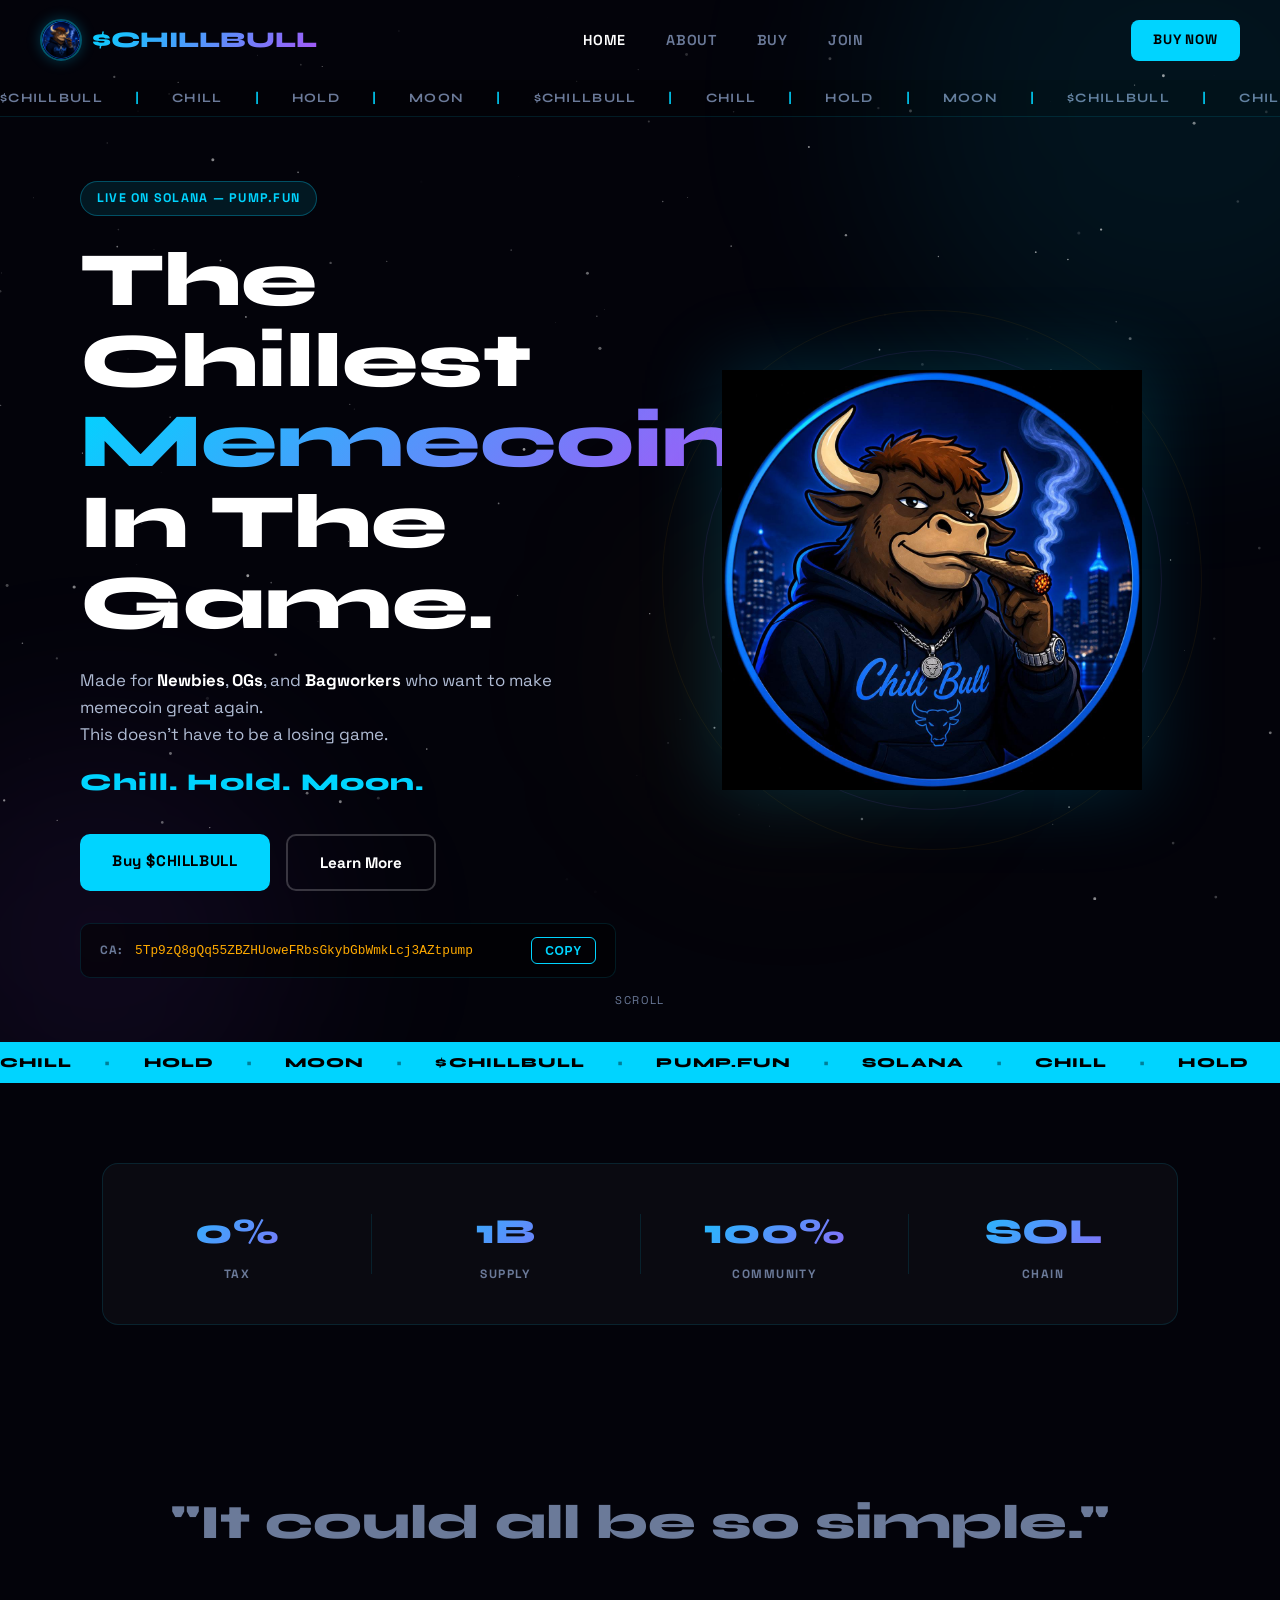
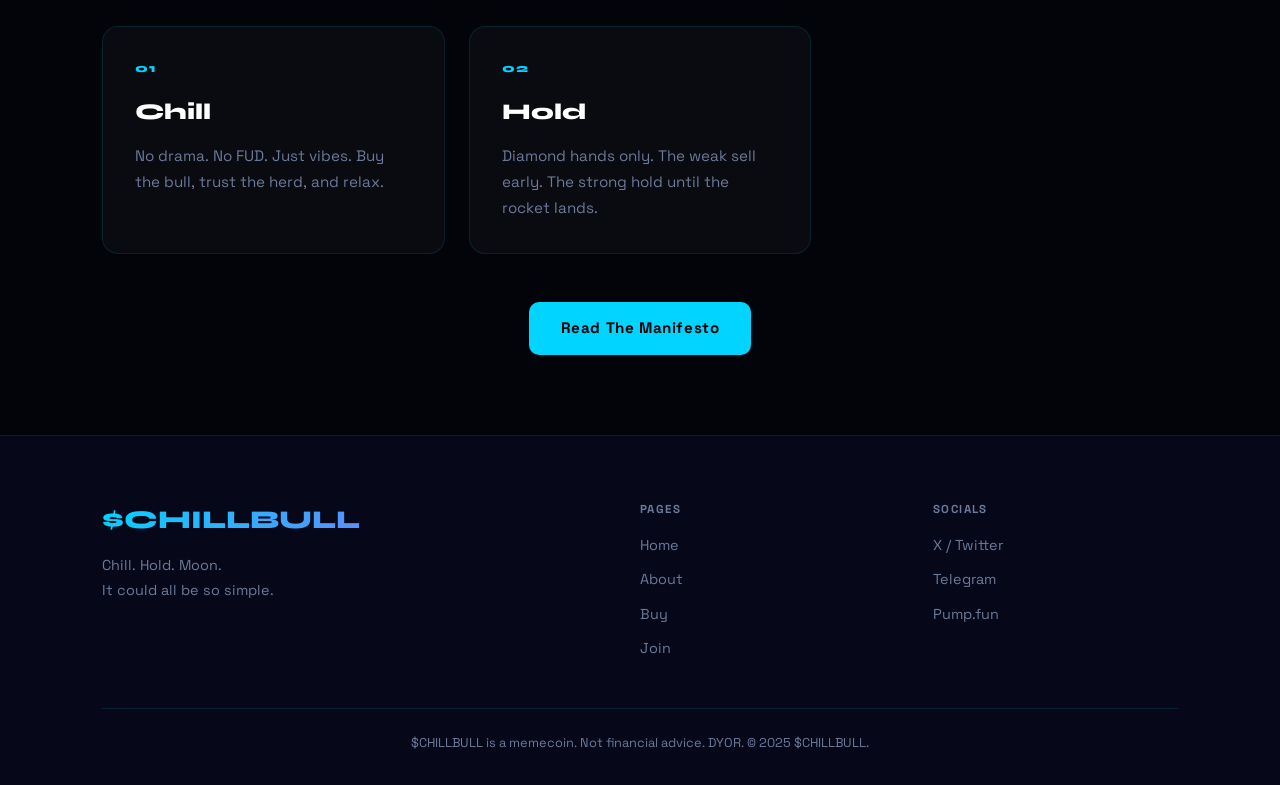
==== index.html @ 6f4bd51e "OK" ====
<!DOCTYPE html>
<html lang="en">
<head>
  <meta charset="UTF-8"/>
  <meta name="viewport" content="width=device-width, initial-scale=1.0"/>
  <title>$CHILLBULL — Chill. Hold. Moon.</title>
  <meta name="description" content="$CHILLBULL — Made for Newbies, OGs, and Bagworkers. This doesn't have to be a losing game."/>
  <link rel="preconnect" href="https://fonts.googleapis.com"/>
  <link rel="preconnect" href="https://fonts.gstatic.com" crossorigin/>
  <link href="https://fonts.googleapis.com/css2?family=Syne:wght@700;800&family=Space+Grotesk:wght@400;500;600;700&display=swap" rel="stylesheet"/>
  <link rel="stylesheet" href="style.css"/>
</head>
<body>

  <nav class="nav" id="nav">
    <a href="index.html" class="nav-logo">
      <img src="photo_2026-05-08_20-25-28.jpg" alt="ChillBull Logo" class="nav-logo-img"/>
      <span>$CHILLBULL</span>
    </a>
    <ul class="nav-links">
      <li><a href="index.html" class="nav-link active">Home</a></li>
      <li><a href="about.html" class="nav-link">About</a></li>
      <li><a href="buy.html" class="nav-link">Buy</a></li>
      <li><a href="join.html" class="nav-link">Join</a></li>
    </ul>
    <a href="buy.html" class="nav-cta">BUY NOW</a>
    <button class="hamburger" id="hamburger"><span></span><span></span><span></span></button>
  </nav>
  <div class="mobile-menu" id="mobile-menu">
    <a href="index.html">Home</a>
    <a href="about.html">About</a>
    <a href="buy.html">Buy</a>
    <a href="join.html">Join</a>
    <a href="buy.html" class="mob-cta">BUY $CHILLBULL</a>
  </div>

  <section class="hero">
    <div class="orb orb-1"></div>
    <div class="orb orb-2"></div>
    <div class="orb orb-3"></div>
    <canvas id="stars-canvas"></canvas>

    <div class="ticker">
      <div class="ticker-track">
        <span>$CHILLBULL</span><span class="sep">|</span><span>CHILL</span><span class="sep">|</span><span>HOLD</span><span class="sep">|</span><span>MOON</span><span class="sep">|</span>
        <span>$CHILLBULL</span><span class="sep">|</span><span>CHILL</span><span class="sep">|</span><span>HOLD</span><span class="sep">|</span><span>MOON</span><span class="sep">|</span>
        <span>$CHILLBULL</span><span class="sep">|</span><span>CHILL</span><span class="sep">|</span><span>HOLD</span><span class="sep">|</span><span>MOON</span><span class="sep">|</span>
      </div>
    </div>

    <div class="hero-inner">
      <div class="hero-text fade-up">
        <div class="badge">LIVE ON SOLANA — PUMP.FUN</div>
        <h1>The Chillest<br/><span class="grad">Memecoin</span><br/>In The Game.</h1>
        <p class="hero-desc">Made for <strong>Newbies</strong>, <strong>OGs</strong>, and <strong>Bagworkers</strong> who want to make memecoin great again.<br/>This doesn't have to be a losing game.</p>
        <p class="mantra">Chill. Hold. Moon.</p>
        <div class="hero-btns">
          <a href="buy.html" class="btn-primary">Buy $CHILLBULL</a>
          <a href="about.html" class="btn-ghost">Learn More</a>
        </div>
        <div class="ca-bar">
          <span class="ca-tag">CA:</span>
          <span class="ca-addr" id="ca">5Tp9zQ8gQq55ZBZHUoweFRbsGkybGbWmkLcj3AZtpump</span>
          <button class="ca-copy" id="copybtn">COPY</button>
        </div>
      </div>
      <div class="hero-img fade-right">
        <div class="rings">
          <div class="ring r1"></div>
          <div class="ring r2"></div>
          <div class="ring r3"></div>
        </div>
        <img src="photo_2026-05-08_20-25-28.jpg" alt="ChillBull" class="mascot"/>
      </div>
    </div>
    <div class="scroll-down">SCROLL</div>
  </section>

  <div class="marquee-bar">
    <div class="marquee-inner">
      <span>CHILL</span><b>•</b><span>HOLD</span><b>•</b><span>MOON</span><b>•</b>
      <span>$CHILLBULL</span><b>•</b><span>PUMP.FUN</span><b>•</b><span>SOLANA</span><b>•</b>
      <span>CHILL</span><b>•</b><span>HOLD</span><b>•</b><span>MOON</span><b>•</b>
      <span>$CHILLBULL</span><b>•</b><span>PUMP.FUN</span><b>•</b><span>SOLANA</span><b>•</b>
      <span>CHILL</span><b>•</b><span>HOLD</span><b>•</b><span>MOON</span><b>•</b>
      <span>$CHILLBULL</span><b>•</b><span>PUMP.FUN</span><b>•</b><span>SOLANA</span><b>•</b>
    </div>
  </div>

  <section class="stats-section">
    <div class="container">
      <div class="stats-grid">
        <div class="stat fade-up"><div class="stat-val">0%</div><div class="stat-lbl">TAX</div></div>
        <div class="stat-div"></div>
        <div class="stat fade-up"><div class="stat-val">1B</div><div class="stat-lbl">SUPPLY</div></div>
        <div class="stat-div"></div>
        <div class="stat fade-up"><div class="stat-val">100%</div><div class="stat-lbl">COMMUNITY</div></div>
        <div class="stat-div"></div>
        <div class="stat fade-up"><div class="stat-val">SOL</div><div class="stat-lbl">CHAIN</div></div>
      </div>
    </div>
  </section>

  <section class="simple-section">
    <div class="container">
      <p class="simple-quote fade-up">"It could all be so simple."</p>
      <div class="simple-cards">
        <div class="sim-card fade-up">
          <div class="sim-num">01</div>
          <h3>Chill</h3>
          <p>No drama. No FUD. Just vibes. Buy the bull, trust the herd, and relax.</p>
        </div>
        <div class="sim-card fade-up">
          <div class="sim-num">02</div>
          <h3>Hold</h3>
          <p>Diamond hands only. The weak sell early. The strong hold until the rocket lands.</p>
        </div>
        <div class="sim-card fade-up">
          <div class="sim-num">03</div>
          <h3>Moon</h3>
          <p>The destination. Not a question of if — a question of when. We go up together.</p>
        </div>
      </div>
      <div class="simple-cta fade-up">
        <a href="about.html" class="btn-primary">Read The Manifesto</a>
      </div>
    </div>
  </section>

  <footer class="footer">
    <div class="container">
      <div class="footer-top">
        <div class="footer-brand">
          <div class="f-logo">$CHILLBULL</div>
          <p>Chill. Hold. Moon.<br/>It could all be so simple.</p>
        </div>
        <div class="footer-nav">
          <p class="fn-label">Pages</p>
          <a href="index.html">Home</a>
          <a href="about.html">About</a>
          <a href="buy.html">Buy</a>
          <a href="join.html">Join</a>
        </div>
        <div class="footer-nav">
          <p class="fn-label">Socials</p>
          <a href="https://x.com/ChillBullPump" target="_blank">X / Twitter</a>
          <a href="https://t.me/+vTVVRfPf1Uo3ZjIx" target="_blank">Telegram</a>
          <a href="https://pump.fun" target="_blank">Pump.fun</a>
        </div>
      </div>
      <div class="footer-bottom">
        <p>$CHILLBULL is a memecoin. Not financial advice. DYOR. &copy; 2025 $CHILLBULL.</p>
      </div>
    </div>
  </footer>

  <script src="script.js"></script>
</body>
</html>
---- style.css ----
/* ===== RESET & BASE ===== */
*,*::before,*::after{margin:0;padding:0;box-sizing:border-box}
:root{
  --bg:#03030a;
  --bg2:#07071a;
  --blue:#00d4ff;
  --blue-dim:rgba(0,212,255,0.15);
  --gold:#ffaa00;
  --white:#ffffff;
  --muted:#6b7a99;
  --card-bg:rgba(255,255,255,0.03);
  --card-border:rgba(0,212,255,0.12);
  --radius:16px;
}
html{scroll-behavior:smooth}
body{background:var(--bg);color:var(--white);font-family:'Space Grotesk',sans-serif;overflow-x:hidden;line-height:1.6}
img{max-width:100%;display:block}
a{text-decoration:none;color:inherit}
.container{max-width:1140px;margin:0 auto;padding:0 2rem}
.narrow{max-width:780px}
.grad{background:linear-gradient(135deg,var(--blue) 0%,#a855f7 100%);-webkit-background-clip:text;-webkit-text-fill-color:transparent;background-clip:text}

/* ===== NAV ===== */
.nav{position:fixed;top:0;left:0;width:100%;z-index:1000;padding:1.2rem 2.5rem;display:flex;align-items:center;justify-content:space-between;transition:background .3s,backdrop-filter .3s}
.nav.scrolled{background:rgba(3,3,10,0.85);backdrop-filter:blur(20px);border-bottom:1px solid var(--card-border)}
.nav-logo{display:flex;align-items:center;gap:.6rem;font-family:'Syne',sans-serif;font-size:1.4rem;font-weight:800}
.nav-logo span{background:linear-gradient(135deg,var(--blue),#a855f7);-webkit-background-clip:text;-webkit-text-fill-color:transparent;background-clip:text}
.nav-logo-img{width:42px;height:42px;border-radius:50%;object-fit:cover;object-position:center top;border:2px solid rgba(0,212,255,0.4);box-shadow:0 0 14px rgba(0,212,255,0.25);transition:box-shadow .3s,transform .3s}
.nav-logo:hover .nav-logo-img{box-shadow:0 0 24px rgba(0,212,255,0.55);transform:scale(1.08)}
.nav-links{display:flex;gap:2.5rem;list-style:none}
.nav-link{font-size:.9rem;font-weight:600;letter-spacing:.05em;text-transform:uppercase;color:var(--muted);transition:color .3s}
.nav-link:hover,.nav-link.active{color:var(--white)}
.nav-cta{background:var(--blue);color:#000;padding:.6rem 1.4rem;border-radius:8px;font-weight:700;font-size:.85rem;letter-spacing:.06em;transition:box-shadow .3s,transform .2s}
.nav-cta:hover{box-shadow:0 0 25px var(--blue);transform:translateY(-2px)}
.hamburger{display:none;flex-direction:column;gap:5px;background:none;border:none;cursor:pointer;padding:4px}
.hamburger span{display:block;width:24px;height:2px;background:var(--white);border-radius:2px;transition:.3s}
.hamburger.open span:nth-child(1){transform:translateY(7px) rotate(45deg)}
.hamburger.open span:nth-child(2){opacity:0}
.hamburger.open span:nth-child(3){transform:translateY(-7px) rotate(-45deg)}
.mobile-menu{display:none;flex-direction:column;gap:1rem;position:fixed;top:70px;left:0;width:100%;background:rgba(3,3,10,.97);backdrop-filter:blur(20px);padding:2rem;z-index:999;border-bottom:1px solid var(--card-border)}
.mobile-menu.open{display:flex}
.mobile-menu a{font-size:1.1rem;font-weight:600;color:var(--muted);letter-spacing:.05em}
.mobile-menu a:hover{color:var(--white)}
.mob-cta{background:var(--blue)!important;color:#000!important;text-align:center;padding:.9rem;border-radius:10px}

/* ===== HERO ===== */
.hero{min-height:100vh;position:relative;display:flex;flex-direction:column;justify-content:center;overflow:hidden;padding-top:80px}
.orb{position:absolute;border-radius:50%;filter:blur(100px);pointer-events:none}
.orb-1{width:600px;height:600px;background:rgba(0,212,255,.08);top:-200px;right:-200px;animation:orbFloat 8s ease-in-out infinite}
.orb-2{width:400px;height:400px;background:rgba(168,85,247,.08);bottom:-100px;left:-100px;animation:orbFloat 10s ease-in-out infinite reverse}
.orb-3{width:300px;height:300px;background:rgba(255,170,0,.05);top:50%;left:50%;animation:orbFloat 12s ease-in-out infinite}
@keyframes orbFloat{0%,100%{transform:translate(0,0)}50%{transform:translate(30px,-30px)}}
canvas#stars-canvas{position:absolute;inset:0;pointer-events:none;opacity:.6}
.ticker{width:100%;overflow:hidden;border-bottom:1px solid var(--card-border);padding:.5rem 0;background:rgba(0,0,0,.3)}
.ticker-track{display:flex;gap:2rem;white-space:nowrap;animation:tickerMove 20s linear infinite;font-family:'Syne',sans-serif;font-size:.8rem;font-weight:700;letter-spacing:.1em;color:var(--muted)}
.ticker-track .sep{color:var(--blue)}
@keyframes tickerMove{0%{transform:translateX(0)}100%{transform:translateX(-50%)}}
.hero-inner{display:flex;align-items:center;justify-content:space-between;gap:3rem;padding:4rem 2.5rem;max-width:1200px;margin:0 auto;width:100%}
.hero-text{flex:1;min-width:280px}
.badge{display:inline-block;background:rgba(0,212,255,.1);border:1px solid rgba(0,212,255,.3);color:var(--blue);padding:.4rem 1rem;border-radius:100px;font-size:.78rem;font-weight:700;letter-spacing:.1em;margin-bottom:1.5rem;text-transform:uppercase}
h1{font-family:'Syne',sans-serif;font-size:clamp(2.8rem,6vw,5rem);font-weight:800;line-height:1.05;margin-bottom:1.5rem}
.hero-desc{font-size:1.05rem;color:#b0bcd4;margin-bottom:1rem;max-width:520px}
.hero-desc strong{color:var(--white)}
.mantra{font-family:'Syne',sans-serif;font-size:1.5rem;font-weight:800;color:var(--blue);letter-spacing:.05em;margin-bottom:2rem}
.hero-btns{display:flex;gap:1rem;flex-wrap:wrap;margin-bottom:2rem}
.btn-primary{background:var(--blue);color:#000;padding:.9rem 2rem;border-radius:10px;font-weight:700;font-size:.95rem;letter-spacing:.04em;transition:box-shadow .3s,transform .2s;display:inline-block}
.btn-primary:hover{box-shadow:0 0 30px rgba(0,212,255,.5);transform:translateY(-3px)}
.btn-ghost{border:2px solid rgba(255,255,255,.2);color:var(--white);padding:.9rem 2rem;border-radius:10px;font-weight:700;font-size:.95rem;transition:border-color .3s,transform .2s;display:inline-block}
.btn-ghost:hover{border-color:var(--white);transform:translateY(-3px)}
.btn-xl{padding:1.1rem 2.5rem;font-size:1.05rem}
.btn-primary-sm{background:var(--blue);color:#000;padding:.5rem 1.2rem;border-radius:8px;font-weight:700;font-size:.85rem;display:inline-block;transition:box-shadow .3s,transform .2s}
.btn-primary-sm:hover{box-shadow:0 0 20px rgba(0,212,255,.5);transform:translateY(-2px)}
.ca-bar{display:flex;align-items:center;gap:.75rem;background:rgba(0,0,0,.5);border:1px solid var(--card-border);padding:.8rem 1.2rem;border-radius:10px;flex-wrap:wrap}
.ca-tag{font-size:.75rem;font-weight:700;color:var(--muted);letter-spacing:.08em;white-space:nowrap}
.ca-addr{font-family:monospace;font-size:.8rem;color:var(--gold);word-break:break-all;flex:1}
.ca-copy{background:transparent;border:1px solid var(--blue);color:var(--blue);padding:.35rem .8rem;border-radius:6px;cursor:pointer;font-size:.75rem;font-weight:700;letter-spacing:.06em;transition:.3s;white-space:nowrap}
.ca-copy:hover{background:var(--blue);color:#000}
.ca-copy.copied{background:var(--blue);color:#000}
.hero-img{flex:1;min-width:280px;position:relative;display:flex;justify-content:center;align-items:center}
.rings{position:absolute;inset:0;display:flex;justify-content:center;align-items:center}
.ring{position:absolute;border-radius:50%;border:1px solid var(--blue-dim)}
.r1{width:380px;height:380px;animation:spin 20s linear infinite}
.r2{width:460px;height:460px;animation:spin 30s linear infinite reverse;border-color:rgba(168,85,247,.1)}
.r3{width:540px;height:540px;animation:spin 40s linear infinite;border-color:rgba(255,170,0,.06)}
@keyframes spin{from{transform:rotate(0deg)}to{transform:rotate(360deg)}}
.mascot{width:420px;max-width:100%;position:relative;z-index:2;animation:float 6s ease-in-out infinite;filter:drop-shadow(0 0 40px rgba(0,212,255,.2))}
@keyframes float{0%,100%{transform:translateY(0)}50%{transform:translateY(-18px)}}
.scroll-down{position:absolute;bottom:2rem;left:50%;transform:translateX(-50%);font-size:.7rem;letter-spacing:.15em;color:var(--muted);animation:scrollBob 2s ease-in-out infinite}
@keyframes scrollBob{0%,100%{opacity:.5;transform:translateX(-50%) translateY(0)}50%{opacity:1;transform:translateX(-50%) translateY(6px)}}

/* ===== MARQUEE BAR ===== */
.marquee-bar{overflow:hidden;background:var(--blue);padding:.6rem 0}
.marquee-inner{display:flex;gap:2rem;white-space:nowrap;animation:marquee 18s linear infinite;font-family:'Syne',sans-serif;font-size:.85rem;font-weight:800;color:#000;letter-spacing:.08em}
.marquee-inner b{opacity:.4}
@keyframes marquee{from{transform:translateX(0)}to{transform:translateX(-50%)}}

/* ===== STATS ===== */
.stats-section{padding:5rem 0}
.stats-grid{display:flex;align-items:center;justify-content:center;gap:0;background:var(--card-bg);border:1px solid var(--card-border);border-radius:var(--radius);overflow:hidden}
.stat{flex:1;text-align:center;padding:2.5rem 1rem}
.stat-val{font-family:'Syne',sans-serif;font-size:2.2rem;font-weight:800;background:linear-gradient(135deg,var(--blue),#a855f7);-webkit-background-clip:text;-webkit-text-fill-color:transparent;background-clip:text}
.stat-lbl{font-size:.75rem;font-weight:700;letter-spacing:.12em;color:var(--muted);text-transform:uppercase;margin-top:.3rem}
.stat-div{width:1px;height:60px;background:var(--card-border)}

/* ===== SIMPLE SECTION ===== */
.simple-section{padding:5rem 0}
.simple-quote{font-family:'Syne',sans-serif;font-size:clamp(1.8rem,4vw,3rem);font-weight:800;text-align:center;color:var(--muted);margin-bottom:4rem}
.simple-cards{display:grid;grid-template-columns:repeat(3,1fr);gap:1.5rem;margin-bottom:3rem}
.sim-card{background:var(--card-bg);border:1px solid var(--card-border);border-radius:var(--radius);padding:2rem;transition:transform .3s,border-color .3s,box-shadow .3s}
.sim-card:hover{transform:translateY(-6px);border-color:rgba(0,212,255,.4);box-shadow:0 20px 60px rgba(0,212,255,.08)}
.sim-num{font-family:'Syne',sans-serif;font-size:.75rem;font-weight:800;color:var(--blue);letter-spacing:.12em;margin-bottom:1rem}
.sim-card h3{font-family:'Syne',sans-serif;font-size:1.4rem;font-weight:800;margin-bottom:.8rem}
.sim-card p{color:var(--muted);font-size:.95rem;line-height:1.7}
.simple-cta{text-align:center}

/* ===== PAGE HERO ===== */
.page-hero{min-height:50vh;display:flex;align-items:center;justify-content:center;padding:8rem 2rem 4rem;position:relative;overflow:hidden;text-align:center}
.page-hero-inner{position:relative;z-index:2}
.page-hero h1{font-family:'Syne',sans-serif;font-size:clamp(2.5rem,6vw,4.5rem);font-weight:800;line-height:1.1;margin-bottom:1rem}
.page-hero-sub{font-size:1.1rem;color:var(--muted);max-width:550px;margin:0 auto}

/* ===== MANIFESTO ===== */
.manifesto-section{padding:4rem 0 6rem}
.manifesto-block{margin-bottom:3rem}
.manifesto-block h2{font-family:'Syne',sans-serif;font-size:1.8rem;font-weight:800;margin-bottom:1rem}
.manifesto-block p{color:#b0bcd4;font-size:1rem;margin-bottom:.8rem;line-height:1.8}
.manifesto-block p strong{color:var(--white)}
.manifesto-pull{font-family:'Syne',sans-serif;font-size:clamp(1.3rem,3vw,2rem);font-weight:800;color:var(--blue);border-left:3px solid var(--blue);padding:1rem 1.5rem;margin:2rem 0;background:rgba(0,212,255,.05);border-radius:0 10px 10px 0}
.three-words{display:grid;grid-template-columns:repeat(3,1fr);gap:1.5rem;margin:3rem 0}
.tw-item{background:var(--card-bg);border:1px solid var(--card-border);border-radius:var(--radius);padding:2rem;transition:transform .3s,border-color .3s}
.tw-item:hover{transform:translateY(-5px);border-color:rgba(0,212,255,.35)}
.tw-num{display:block;font-size:.72rem;font-weight:800;color:var(--muted);letter-spacing:.12em;margin-bottom:.5rem}
.tw-word{display:block;font-family:'Syne',sans-serif;font-size:2rem;font-weight:800;margin-bottom:.8rem}
.tw-item p{color:var(--muted);font-size:.9rem;line-height:1.7}
.about-img-block{position:relative;display:flex;justify-content:center;margin:3rem 0}
.about-mascot{width:320px;border-radius:20px;filter:drop-shadow(0 0 40px rgba(0,212,255,.2));animation:float 6s ease-in-out infinite}
.about-glow{position:absolute;top:50%;left:50%;transform:translate(-50%,-50%);width:300px;height:300px;background:radial-gradient(circle,rgba(0,212,255,.15),transparent 70%);pointer-events:none;filter:blur(30px)}
.manifesto-cta{display:flex;gap:1rem;justify-content:center;flex-wrap:wrap;margin-top:2rem}

/* ===== BUY PAGE ===== */
.buy-section{padding:4rem 0 6rem}
.steps-wrap{display:flex;flex-direction:column;gap:0;max-width:700px;margin:0 auto 4rem}
.step-card{background:var(--card-bg);border:1px solid var(--card-border);border-radius:var(--radius);padding:2rem 2.5rem;display:flex;gap:1.5rem;transition:border-color .3s,transform .3s}
.step-card:hover{border-color:rgba(0,212,255,.35);transform:translateX(6px)}
.step-badge{font-family:'Syne',sans-serif;font-size:2rem;font-weight:800;color:var(--blue);min-width:50px}
.step-body h3{font-family:'Syne',sans-serif;font-size:1.3rem;font-weight:800;margin-bottom:.6rem}
.step-body p{color:var(--muted);font-size:.95rem;line-height:1.7;margin-bottom:1rem}
.step-body p strong{color:var(--white)}
.step-links{display:flex;gap:1rem;flex-wrap:wrap}
.step-link{color:var(--blue);font-weight:700;font-size:.9rem;transition:opacity .2s}
.step-link:hover{opacity:.7}
.step-connector{text-align:center;font-size:1.8rem;color:var(--muted);padding:.5rem 0}
.ca-card{background:var(--card-bg);border:1px solid var(--card-border);border-radius:var(--radius);padding:2rem 2.5rem;max-width:700px;margin:0 auto 3rem;text-align:center}
.ca-card-label{font-size:.78rem;font-weight:700;letter-spacing:.1em;color:var(--muted);text-transform:uppercase;margin-bottom:1rem}
.ca-card-box{display:flex;align-items:center;gap:1rem;background:rgba(0,0,0,.5);border:1px solid rgba(255,255,255,.08);border-radius:10px;padding:1rem 1.2rem;margin-bottom:.8rem;flex-wrap:wrap;justify-content:space-between}
.ca-card-box code{font-family:monospace;color:var(--gold);font-size:.9rem;word-break:break-all;flex:1}
.ca-card-note{font-size:.8rem;color:var(--muted)}
.buy-cta-row{text-align:center;margin-bottom:4rem}
.toko-grid-buy{display:grid;grid-template-columns:repeat(4,1fr);gap:1rem;max-width:700px;margin:0 auto}
.toko-b{background:var(--card-bg);border:1px solid var(--card-border);border-radius:12px;padding:1.5rem;text-align:center}
.tv{display:block;font-family:'Syne',sans-serif;font-size:1.6rem;font-weight:800;color:var(--blue)}
.tl{display:block;font-size:.72rem;font-weight:700;letter-spacing:.1em;color:var(--muted);text-transform:uppercase;margin-top:.3rem}

/* ===== JOIN PAGE ===== */
.join-section{padding:4rem 0 6rem}
.join-cards{display:flex;flex-direction:column;gap:1.5rem;max-width:800px;margin:0 auto 5rem}
.join-card-big{display:flex;align-items:center;gap:1.5rem;background:var(--card-bg);border:1px solid var(--card-border);border-radius:var(--radius);padding:2rem 2.5rem;transition:transform .3s,border-color .3s,box-shadow .3s;cursor:pointer}
.join-card-big:hover{transform:translateX(8px);border-color:rgba(0,212,255,.4);box-shadow:0 10px 50px rgba(0,212,255,.07)}
.jcb-icon{width:56px;height:56px;border-radius:14px;background:rgba(0,212,255,.1);border:1px solid rgba(0,212,255,.2);display:flex;align-items:center;justify-content:center;flex-shrink:0}
.jcb-icon svg{width:26px;height:26px;color:var(--blue)}
.tg-icon{background:rgba(0,136,204,.1);border-color:rgba(0,136,204,.2)}
.tg-icon svg{color:#24a1de}
.pf-icon{background:rgba(255,170,0,.1);border-color:rgba(255,170,0,.2);font-family:'Syne',sans-serif;font-size:1.5rem;font-weight:800;color:var(--gold)}
.jcb-text{flex:1}
.jcb-text h2{font-family:'Syne',sans-serif;font-size:1.3rem;font-weight:800;margin-bottom:.4rem}
.jcb-text p{color:var(--muted);font-size:.9rem;line-height:1.6;margin-bottom:.5rem}
.jcb-handle{font-size:.82rem;color:var(--blue);font-weight:600}
.jcb-arrow{font-size:1.5rem;color:var(--muted);transition:transform .3s,color .3s}
.join-card-big:hover .jcb-arrow{transform:translateX(6px);color:var(--white)}
.join-manifesto{max-width:700px;margin:0 auto;text-align:center}
.join-manifesto h2{font-family:'Syne',sans-serif;font-size:2rem;font-weight:800;margin-bottom:1.5rem}
.join-manifesto p{color:#b0bcd4;font-size:1rem;line-height:1.8;margin-bottom:1rem}
.join-manifesto p strong{color:var(--white)}

/* ===== FOOTER ===== */
.footer{background:var(--bg2);border-top:1px solid var(--card-border);padding:4rem 0 2rem}
.footer-top{display:grid;grid-template-columns:2fr 1fr 1fr;gap:3rem;margin-bottom:3rem}
.footer-brand .f-logo{font-family:'Syne',sans-serif;font-size:1.6rem;font-weight:800;background:linear-gradient(135deg,var(--blue),#a855f7);-webkit-background-clip:text;-webkit-text-fill-color:transparent;background-clip:text;margin-bottom:.8rem}
.footer-brand p{color:var(--muted);font-size:.9rem;line-height:1.7}
.footer-nav{display:flex;flex-direction:column;gap:.7rem}
.fn-label{font-size:.72rem;font-weight:800;letter-spacing:.12em;color:var(--muted);text-transform:uppercase;margin-bottom:.3rem}
.footer-nav a{color:var(--muted);font-size:.9rem;transition:color .2s}
.footer-nav a:hover{color:var(--white)}
.footer-bottom{border-top:1px solid var(--card-border);padding-top:1.5rem;text-align:center;color:var(--muted);font-size:.8rem}

/* ===== ANIMATIONS ===== */
.fade-up{opacity:0;transform:translateY(30px);transition:opacity .7s ease,transform .7s ease}
.fade-right{opacity:0;transform:translateX(40px);transition:opacity .8s ease,transform .8s ease}
.fade-up.visible,.fade-right.visible{opacity:1;transform:translate(0,0)}

/* ===== RESPONSIVE ===== */
@media(max-width:900px){
  .hero-inner{flex-direction:column-reverse;padding:3rem 1.5rem;text-align:center}
  .hero-btns{justify-content:center}
  .ca-bar{justify-content:center}
  .simple-cards,.three-words{grid-template-columns:1fr}
  .stats-grid{flex-wrap:wrap}
  .stat{min-width:40%}
  .stat-div{display:none}
  .toko-grid-buy{grid-template-columns:repeat(2,1fr)}
  .footer-top{grid-template-columns:1fr;gap:2rem}
  .nav-links,.nav-cta{display:none}
  .hamburger{display:flex}
  .hero-img{display:none}
}
@media(max-width:600px){
  .page-hero{padding:7rem 1rem 3rem}
  .buy-section,.manifesto-section,.join-section{padding:3rem 0 4rem}
  .toko-grid-buy{grid-template-columns:1fr 1fr}
  .join-card-big{flex-direction:column;text-align:center}
  .step-card{flex-direction:column}
}
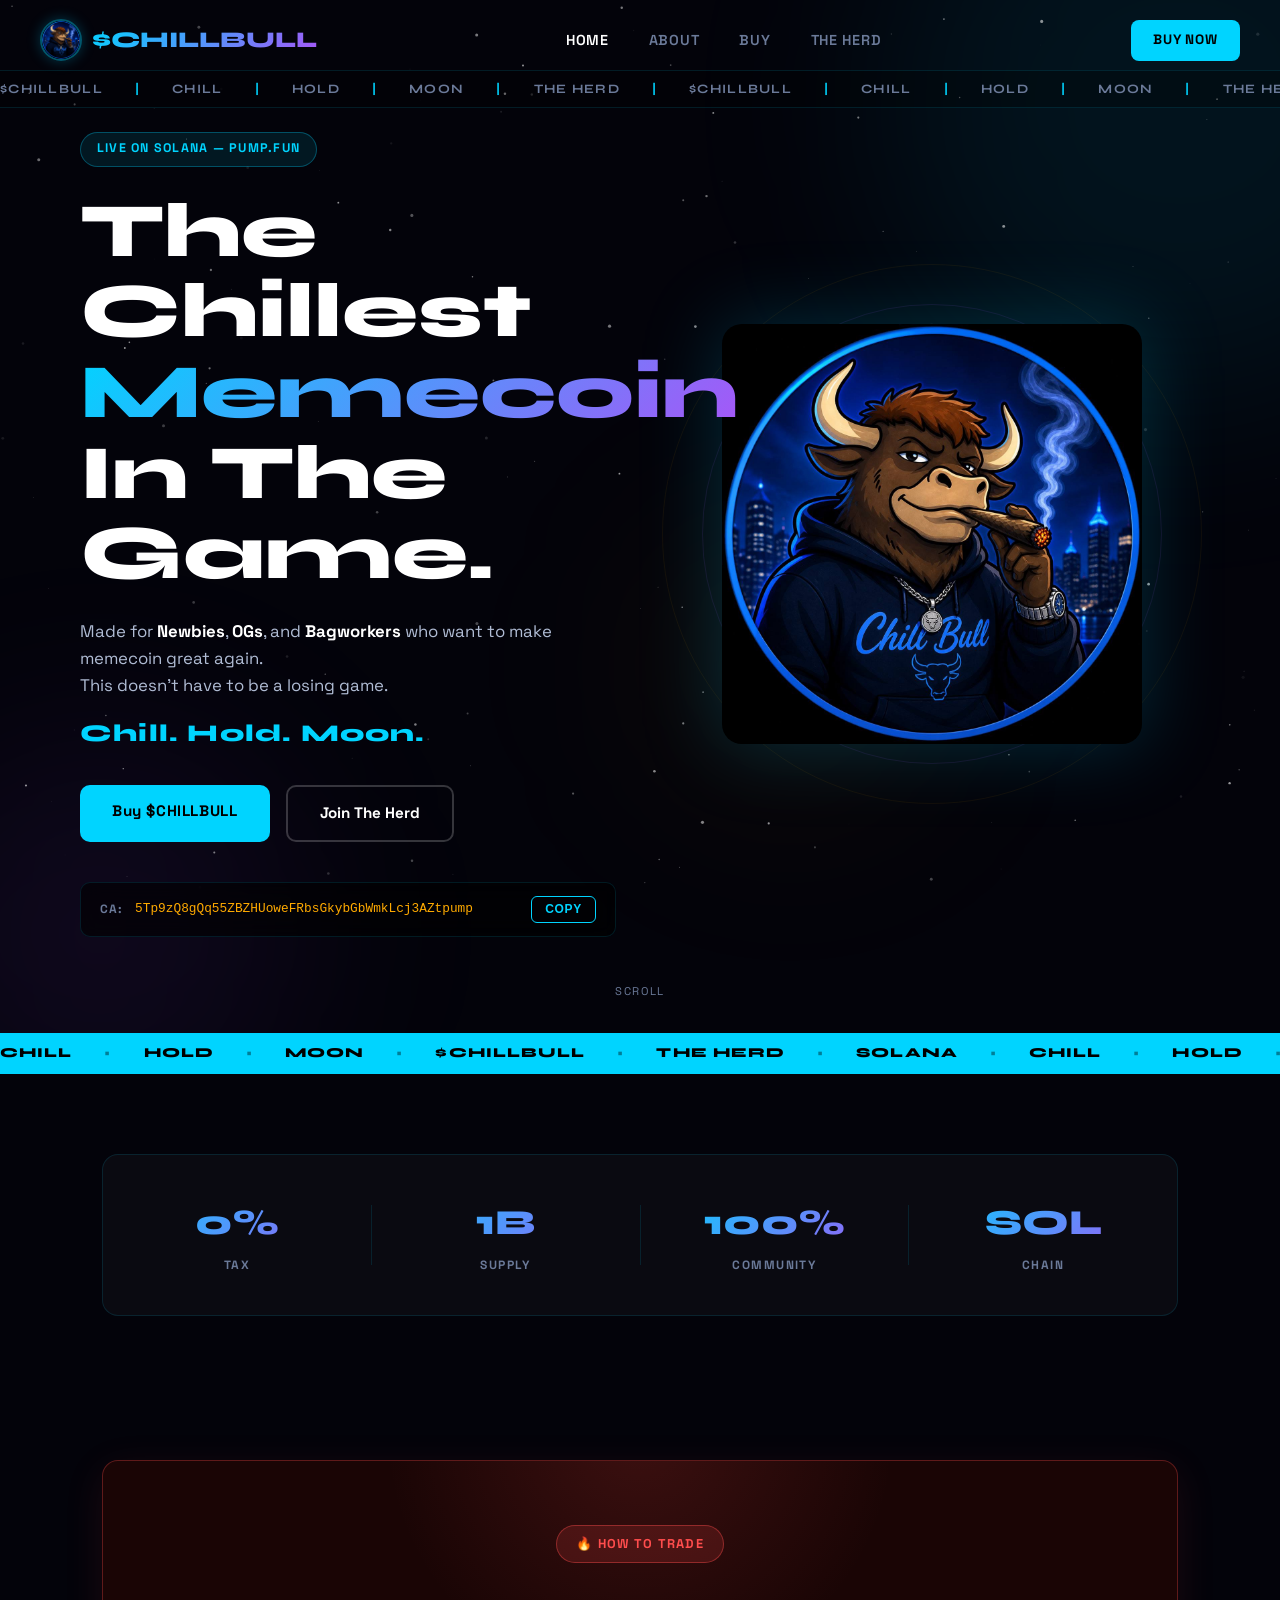
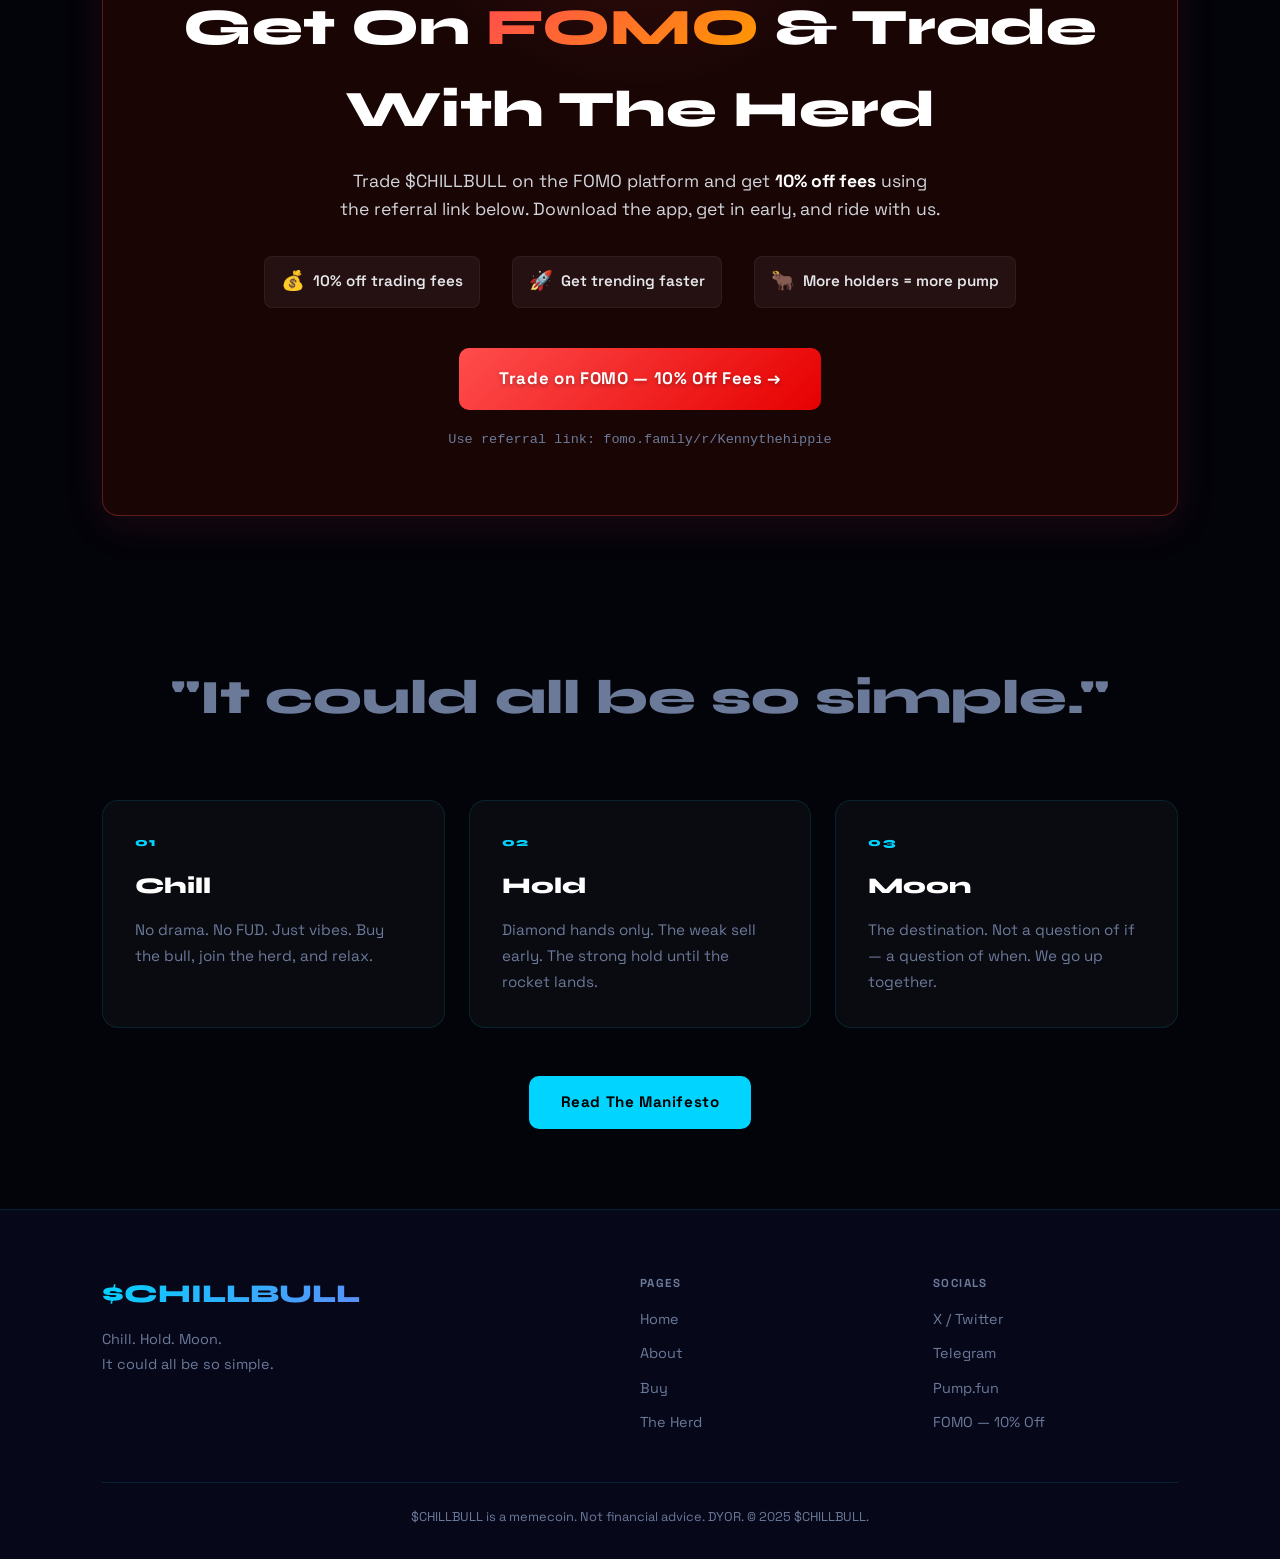
==== commit f652c5b1: "Update branding to The Herd and add FOMO links" ====
--- a/index.html
+++ b/index.html
@@ -4,7 +4,7 @@
   <meta charset="UTF-8"/>
   <meta name="viewport" content="width=device-width, initial-scale=1.0"/>
   <title>$CHILLBULL — Chill. Hold. Moon.</title>
-  <meta name="description" content="$CHILLBULL — Made for Newbies, OGs, and Bagworkers. This doesn't have to be a losing game."/>
+  <meta name="description" content="$CHILLBULL — The chillest memecoin on Solana. Made for Newbies, OGs, and Bagworkers. Join The Herd."/>
   <link rel="preconnect" href="https://fonts.googleapis.com"/>
   <link rel="preconnect" href="https://fonts.gstatic.com" crossorigin/>
   <link href="https://fonts.googleapis.com/css2?family=Syne:wght@700;800&family=Space+Grotesk:wght@400;500;600;700&display=swap" rel="stylesheet"/>
@@ -21,7 +21,7 @@
       <li><a href="index.html" class="nav-link active">Home</a></li>
       <li><a href="about.html" class="nav-link">About</a></li>
       <li><a href="buy.html" class="nav-link">Buy</a></li>
-      <li><a href="join.html" class="nav-link">Join</a></li>
+      <li><a href="join.html" class="nav-link">The Herd</a></li>
     </ul>
     <a href="buy.html" class="nav-cta">BUY NOW</a>
     <button class="hamburger" id="hamburger"><span></span><span></span><span></span></button>
@@ -30,7 +30,7 @@
     <a href="index.html">Home</a>
     <a href="about.html">About</a>
     <a href="buy.html">Buy</a>
-    <a href="join.html">Join</a>
+    <a href="join.html">The Herd</a>
     <a href="buy.html" class="mob-cta">BUY $CHILLBULL</a>
   </div>
 
@@ -42,9 +42,9 @@
 
     <div class="ticker">
       <div class="ticker-track">
-        <span>$CHILLBULL</span><span class="sep">|</span><span>CHILL</span><span class="sep">|</span><span>HOLD</span><span class="sep">|</span><span>MOON</span><span class="sep">|</span>
-        <span>$CHILLBULL</span><span class="sep">|</span><span>CHILL</span><span class="sep">|</span><span>HOLD</span><span class="sep">|</span><span>MOON</span><span class="sep">|</span>
-        <span>$CHILLBULL</span><span class="sep">|</span><span>CHILL</span><span class="sep">|</span><span>HOLD</span><span class="sep">|</span><span>MOON</span><span class="sep">|</span>
+        <span>$CHILLBULL</span><span class="sep">|</span><span>CHILL</span><span class="sep">|</span><span>HOLD</span><span class="sep">|</span><span>MOON</span><span class="sep">|</span><span>THE HERD</span><span class="sep">|</span>
+        <span>$CHILLBULL</span><span class="sep">|</span><span>CHILL</span><span class="sep">|</span><span>HOLD</span><span class="sep">|</span><span>MOON</span><span class="sep">|</span><span>THE HERD</span><span class="sep">|</span>
+        <span>$CHILLBULL</span><span class="sep">|</span><span>CHILL</span><span class="sep">|</span><span>HOLD</span><span class="sep">|</span><span>MOON</span><span class="sep">|</span><span>THE HERD</span><span class="sep">|</span>
       </div>
     </div>
 
@@ -56,7 +56,7 @@
         <p class="mantra">Chill. Hold. Moon.</p>
         <div class="hero-btns">
           <a href="buy.html" class="btn-primary">Buy $CHILLBULL</a>
-          <a href="about.html" class="btn-ghost">Learn More</a>
+          <a href="join.html" class="btn-ghost">Join The Herd</a>
         </div>
         <div class="ca-bar">
           <span class="ca-tag">CA:</span>
@@ -79,11 +79,11 @@
   <div class="marquee-bar">
     <div class="marquee-inner">
       <span>CHILL</span><b>•</b><span>HOLD</span><b>•</b><span>MOON</span><b>•</b>
-      <span>$CHILLBULL</span><b>•</b><span>PUMP.FUN</span><b>•</b><span>SOLANA</span><b>•</b>
+      <span>$CHILLBULL</span><b>•</b><span>THE HERD</span><b>•</b><span>SOLANA</span><b>•</b>
       <span>CHILL</span><b>•</b><span>HOLD</span><b>•</b><span>MOON</span><b>•</b>
-      <span>$CHILLBULL</span><b>•</b><span>PUMP.FUN</span><b>•</b><span>SOLANA</span><b>•</b>
+      <span>$CHILLBULL</span><b>•</b><span>THE HERD</span><b>•</b><span>SOLANA</span><b>•</b>
       <span>CHILL</span><b>•</b><span>HOLD</span><b>•</b><span>MOON</span><b>•</b>
-      <span>$CHILLBULL</span><b>•</b><span>PUMP.FUN</span><b>•</b><span>SOLANA</span><b>•</b>
+      <span>$CHILLBULL</span><b>•</b><span>THE HERD</span><b>•</b><span>SOLANA</span><b>•</b>
     </div>
   </div>
 
@@ -101,6 +101,27 @@
     </div>
   </section>
 
+  <!-- FOMO SECTION -->
+  <section class="fomo-section">
+    <div class="container">
+      <div class="fomo-card fade-up">
+        <div class="fomo-glow"></div>
+        <div class="fomo-badge">🔥 HOW TO TRADE</div>
+        <h2 class="fomo-title">Get On <span class="grad">FOMO</span> & Trade With The Herd</h2>
+        <p class="fomo-desc">Trade $CHILLBULL on the FOMO platform and get <strong>10% off fees</strong> using the referral link below. Download the app, get in early, and ride with us.</p>
+        <div class="fomo-perks">
+          <div class="fomo-perk"><span class="fp-icon">💰</span><span>10% off trading fees</span></div>
+          <div class="fomo-perk"><span class="fp-icon">🚀</span><span>Get trending faster</span></div>
+          <div class="fomo-perk"><span class="fp-icon">🐂</span><span>More holders = more pump</span></div>
+        </div>
+        <a href="https://fomo.family/r/Kennythehippie" target="_blank" class="btn-fomo">
+          Trade on FOMO — 10% Off Fees →
+        </a>
+        <p class="fomo-sub">Use referral link: fomo.family/r/Kennythehippie</p>
+      </div>
+    </div>
+  </section>
+
   <section class="simple-section">
     <div class="container">
       <p class="simple-quote fade-up">"It could all be so simple."</p>
@@ -108,7 +129,7 @@
         <div class="sim-card fade-up">
           <div class="sim-num">01</div>
           <h3>Chill</h3>
-          <p>No drama. No FUD. Just vibes. Buy the bull, trust the herd, and relax.</p>
+          <p>No drama. No FUD. Just vibes. Buy the bull, join the herd, and relax.</p>
         </div>
         <div class="sim-card fade-up">
           <div class="sim-num">02</div>
@@ -139,13 +160,14 @@
           <a href="index.html">Home</a>
           <a href="about.html">About</a>
           <a href="buy.html">Buy</a>
-          <a href="join.html">Join</a>
+          <a href="join.html">The Herd</a>
         </div>
         <div class="footer-nav">
           <p class="fn-label">Socials</p>
           <a href="https://x.com/ChillBullPump" target="_blank">X / Twitter</a>
           <a href="https://t.me/+vTVVRfPf1Uo3ZjIx" target="_blank">Telegram</a>
           <a href="https://pump.fun" target="_blank">Pump.fun</a>
+          <a href="https://fomo.family/r/Kennythehippie" target="_blank">FOMO — 10% Off</a>
         </div>
       </div>
       <div class="footer-bottom">
--- a/style.css
+++ b/style.css
@@ -6,6 +6,9 @@
   --blue:#00d4ff;
   --blue-dim:rgba(0,212,255,0.15);
   --gold:#ffaa00;
+  --fomo-red:#ff4d4d;
+  --fomo-bg:#1a0505;
+  --fomo-border:rgba(255,77,77,0.3);
   --white:#ffffff;
   --muted:#6b7a99;
   --card-bg:rgba(255,255,255,0.03);
@@ -23,7 +26,7 @@
 /* ===== NAV ===== */
 .nav{position:fixed;top:0;left:0;width:100%;z-index:1000;padding:1.2rem 2.5rem;display:flex;align-items:center;justify-content:space-between;transition:background .3s,backdrop-filter .3s}
 .nav.scrolled{background:rgba(3,3,10,0.85);backdrop-filter:blur(20px);border-bottom:1px solid var(--card-border)}
-.nav-logo{display:flex;align-items:center;gap:.6rem;font-family:'Syne',sans-serif;font-size:1.4rem;font-weight:800}
+.nav-logo{display:flex;align-items:center;gap:.6rem;font-family:'Syne',sans-serif;font-size:1.4rem;font-weight:800; z-index: 1001;}
 .nav-logo span{background:linear-gradient(135deg,var(--blue),#a855f7);-webkit-background-clip:text;-webkit-text-fill-color:transparent;background-clip:text}
 .nav-logo-img{width:42px;height:42px;border-radius:50%;object-fit:cover;object-position:center top;border:2px solid rgba(0,212,255,0.4);box-shadow:0 0 14px rgba(0,212,255,0.25);transition:box-shadow .3s,transform .3s}
 .nav-logo:hover .nav-logo-img{box-shadow:0 0 24px rgba(0,212,255,0.55);transform:scale(1.08)}
@@ -32,60 +35,60 @@
 .nav-link:hover,.nav-link.active{color:var(--white)}
 .nav-cta{background:var(--blue);color:#000;padding:.6rem 1.4rem;border-radius:8px;font-weight:700;font-size:.85rem;letter-spacing:.06em;transition:box-shadow .3s,transform .2s}
 .nav-cta:hover{box-shadow:0 0 25px var(--blue);transform:translateY(-2px)}
-.hamburger{display:none;flex-direction:column;gap:5px;background:none;border:none;cursor:pointer;padding:4px}
+.hamburger{display:none;flex-direction:column;gap:5px;background:none;border:none;cursor:pointer;padding:4px; z-index: 1001;}
 .hamburger span{display:block;width:24px;height:2px;background:var(--white);border-radius:2px;transition:.3s}
 .hamburger.open span:nth-child(1){transform:translateY(7px) rotate(45deg)}
 .hamburger.open span:nth-child(2){opacity:0}
 .hamburger.open span:nth-child(3){transform:translateY(-7px) rotate(-45deg)}
-.mobile-menu{display:none;flex-direction:column;gap:1rem;position:fixed;top:70px;left:0;width:100%;background:rgba(3,3,10,.97);backdrop-filter:blur(20px);padding:2rem;z-index:999;border-bottom:1px solid var(--card-border)}
+.mobile-menu{display:none;flex-direction:column;gap:1rem;position:fixed;top:0;left:0;width:100%;height:100vh;justify-content:center;align-items:center;background:rgba(3,3,10,.98);backdrop-filter:blur(20px);padding:2rem;z-index:999;border-bottom:1px solid var(--card-border)}
 .mobile-menu.open{display:flex}
-.mobile-menu a{font-size:1.1rem;font-weight:600;color:var(--muted);letter-spacing:.05em}
+.mobile-menu a{font-size:1.5rem;font-weight:700;color:var(--muted);letter-spacing:.05em}
 .mobile-menu a:hover{color:var(--white)}
-.mob-cta{background:var(--blue)!important;color:#000!important;text-align:center;padding:.9rem;border-radius:10px}
+.mob-cta{background:var(--blue)!important;color:#000!important;text-align:center;padding:1rem 2rem;border-radius:10px;margin-top:1rem;}
 
 /* ===== HERO ===== */
-.hero{min-height:100vh;position:relative;display:flex;flex-direction:column;justify-content:center;overflow:hidden;padding-top:80px}
+.hero{min-height:100vh;position:relative;display:flex;flex-direction:column;justify-content:center;overflow:hidden;padding-top:100px; padding-bottom: 4rem;}
 .orb{position:absolute;border-radius:50%;filter:blur(100px);pointer-events:none}
 .orb-1{width:600px;height:600px;background:rgba(0,212,255,.08);top:-200px;right:-200px;animation:orbFloat 8s ease-in-out infinite}
 .orb-2{width:400px;height:400px;background:rgba(168,85,247,.08);bottom:-100px;left:-100px;animation:orbFloat 10s ease-in-out infinite reverse}
 .orb-3{width:300px;height:300px;background:rgba(255,170,0,.05);top:50%;left:50%;animation:orbFloat 12s ease-in-out infinite}
 @keyframes orbFloat{0%,100%{transform:translate(0,0)}50%{transform:translate(30px,-30px)}}
-canvas#stars-canvas{position:absolute;inset:0;pointer-events:none;opacity:.6}
-.ticker{width:100%;overflow:hidden;border-bottom:1px solid var(--card-border);padding:.5rem 0;background:rgba(0,0,0,.3)}
+canvas#stars-canvas{position:absolute;inset:0;pointer-events:none;opacity:.6; z-index: 0;}
+.ticker{width:100%;overflow:hidden;border-bottom:1px solid var(--card-border);border-top:1px solid var(--card-border);padding:.5rem 0;background:rgba(0,0,0,.3);position:absolute;top:70px;left:0;z-index:10;}
 .ticker-track{display:flex;gap:2rem;white-space:nowrap;animation:tickerMove 20s linear infinite;font-family:'Syne',sans-serif;font-size:.8rem;font-weight:700;letter-spacing:.1em;color:var(--muted)}
 .ticker-track .sep{color:var(--blue)}
 @keyframes tickerMove{0%{transform:translateX(0)}100%{transform:translateX(-50%)}}
-.hero-inner{display:flex;align-items:center;justify-content:space-between;gap:3rem;padding:4rem 2.5rem;max-width:1200px;margin:0 auto;width:100%}
-.hero-text{flex:1;min-width:280px}
+.hero-inner{display:flex;align-items:center;justify-content:space-between;gap:3rem;padding:2rem 2.5rem;max-width:1200px;margin:0 auto;width:100%;position:relative;z-index:2;}
+.hero-text{flex:1;min-width:280px; z-index: 5;}
 .badge{display:inline-block;background:rgba(0,212,255,.1);border:1px solid rgba(0,212,255,.3);color:var(--blue);padding:.4rem 1rem;border-radius:100px;font-size:.78rem;font-weight:700;letter-spacing:.1em;margin-bottom:1.5rem;text-transform:uppercase}
-h1{font-family:'Syne',sans-serif;font-size:clamp(2.8rem,6vw,5rem);font-weight:800;line-height:1.05;margin-bottom:1.5rem}
-.hero-desc{font-size:1.05rem;color:#b0bcd4;margin-bottom:1rem;max-width:520px}
+h1{font-family:'Syne',sans-serif;font-size:clamp(2.5rem,6vw,5rem);font-weight:800;line-height:1.05;margin-bottom:1.5rem}
+.hero-desc{font-size:1.05rem;color:#b0bcd4;margin-bottom:1rem;max-width:520px;line-height:1.6}
 .hero-desc strong{color:var(--white)}
 .mantra{font-family:'Syne',sans-serif;font-size:1.5rem;font-weight:800;color:var(--blue);letter-spacing:.05em;margin-bottom:2rem}
-.hero-btns{display:flex;gap:1rem;flex-wrap:wrap;margin-bottom:2rem}
+.hero-btns{display:flex;gap:1rem;flex-wrap:wrap;margin-bottom:2.5rem}
 .btn-primary{background:var(--blue);color:#000;padding:.9rem 2rem;border-radius:10px;font-weight:700;font-size:.95rem;letter-spacing:.04em;transition:box-shadow .3s,transform .2s;display:inline-block}
 .btn-primary:hover{box-shadow:0 0 30px rgba(0,212,255,.5);transform:translateY(-3px)}
-.btn-ghost{border:2px solid rgba(255,255,255,.2);color:var(--white);padding:.9rem 2rem;border-radius:10px;font-weight:700;font-size:.95rem;transition:border-color .3s,transform .2s;display:inline-block}
-.btn-ghost:hover{border-color:var(--white);transform:translateY(-3px)}
+.btn-ghost{border:2px solid rgba(255,255,255,.2);color:var(--white);padding:.9rem 2rem;border-radius:10px;font-weight:700;font-size:.95rem;transition:border-color .3s,transform .2s, background .3s;display:inline-block}
+.btn-ghost:hover{border-color:var(--white);background:rgba(255,255,255,.05);transform:translateY(-3px)}
 .btn-xl{padding:1.1rem 2.5rem;font-size:1.05rem}
 .btn-primary-sm{background:var(--blue);color:#000;padding:.5rem 1.2rem;border-radius:8px;font-weight:700;font-size:.85rem;display:inline-block;transition:box-shadow .3s,transform .2s}
 .btn-primary-sm:hover{box-shadow:0 0 20px rgba(0,212,255,.5);transform:translateY(-2px)}
-.ca-bar{display:flex;align-items:center;gap:.75rem;background:rgba(0,0,0,.5);border:1px solid var(--card-border);padding:.8rem 1.2rem;border-radius:10px;flex-wrap:wrap}
+.ca-bar{display:flex;align-items:center;gap:.75rem;background:rgba(0,0,0,.6);border:1px solid var(--card-border);padding:.8rem 1.2rem;border-radius:10px;flex-wrap:wrap;backdrop-filter:blur(10px)}
 .ca-tag{font-size:.75rem;font-weight:700;color:var(--muted);letter-spacing:.08em;white-space:nowrap}
 .ca-addr{font-family:monospace;font-size:.8rem;color:var(--gold);word-break:break-all;flex:1}
 .ca-copy{background:transparent;border:1px solid var(--blue);color:var(--blue);padding:.35rem .8rem;border-radius:6px;cursor:pointer;font-size:.75rem;font-weight:700;letter-spacing:.06em;transition:.3s;white-space:nowrap}
 .ca-copy:hover{background:var(--blue);color:#000}
 .ca-copy.copied{background:var(--blue);color:#000}
-.hero-img{flex:1;min-width:280px;position:relative;display:flex;justify-content:center;align-items:center}
+.hero-img{flex:1;min-width:280px;position:relative;display:flex;justify-content:center;align-items:center;z-index: 2;}
 .rings{position:absolute;inset:0;display:flex;justify-content:center;align-items:center}
 .ring{position:absolute;border-radius:50%;border:1px solid var(--blue-dim)}
 .r1{width:380px;height:380px;animation:spin 20s linear infinite}
 .r2{width:460px;height:460px;animation:spin 30s linear infinite reverse;border-color:rgba(168,85,247,.1)}
 .r3{width:540px;height:540px;animation:spin 40s linear infinite;border-color:rgba(255,170,0,.06)}
 @keyframes spin{from{transform:rotate(0deg)}to{transform:rotate(360deg)}}
-.mascot{width:420px;max-width:100%;position:relative;z-index:2;animation:float 6s ease-in-out infinite;filter:drop-shadow(0 0 40px rgba(0,212,255,.2))}
+.mascot{width:420px;max-width:100%;position:relative;z-index:2;animation:float 6s ease-in-out infinite;filter:drop-shadow(0 0 40px rgba(0,212,255,.2)); border-radius: 20px;}
 @keyframes float{0%,100%{transform:translateY(0)}50%{transform:translateY(-18px)}}
-.scroll-down{position:absolute;bottom:2rem;left:50%;transform:translateX(-50%);font-size:.7rem;letter-spacing:.15em;color:var(--muted);animation:scrollBob 2s ease-in-out infinite}
+.scroll-down{position:absolute;bottom:2rem;left:50%;transform:translateX(-50%);font-size:.7rem;letter-spacing:.15em;color:var(--muted);animation:scrollBob 2s ease-in-out infinite; z-index: 5;}
 @keyframes scrollBob{0%,100%{opacity:.5;transform:translateX(-50%) translateY(0)}50%{opacity:1;transform:translateX(-50%) translateY(6px)}}
 
 /* ===== MARQUEE BAR ===== */
@@ -101,6 +104,39 @@
 .stat-val{font-family:'Syne',sans-serif;font-size:2.2rem;font-weight:800;background:linear-gradient(135deg,var(--blue),#a855f7);-webkit-background-clip:text;-webkit-text-fill-color:transparent;background-clip:text}
 .stat-lbl{font-size:.75rem;font-weight:700;letter-spacing:.12em;color:var(--muted);text-transform:uppercase;margin-top:.3rem}
 .stat-div{width:1px;height:60px;background:var(--card-border)}
+
+/* ===== FOMO SECTION & COMPONENTS ===== */
+.fomo-section { padding: 4rem 0; }
+.fomo-card { background: var(--fomo-bg); border: 1px solid var(--fomo-border); border-radius: var(--radius); padding: 4rem 3rem; text-align: center; position: relative; overflow: hidden; box-shadow: 0 10px 40px rgba(255,77,77,0.1); }
+.fomo-glow { position: absolute; top: -50%; left: 50%; transform: translateX(-50%); width: 600px; height: 600px; background: radial-gradient(circle, rgba(255,77,77,0.15) 0%, transparent 60%); pointer-events: none; }
+.fomo-badge { display: inline-block; background: rgba(255,77,77,0.15); border: 1px solid rgba(255,77,77,0.4); color: var(--fomo-red); padding: 0.5rem 1.2rem; border-radius: 100px; font-size: 0.8rem; font-weight: 800; letter-spacing: 0.1em; margin-bottom: 1.5rem; position: relative; z-index: 2;}
+.fomo-title { font-family: 'Syne', sans-serif; font-size: clamp(2rem, 4vw, 3.5rem); font-weight: 800; margin-bottom: 1rem; position: relative; z-index: 2;}
+.fomo-title .grad { background: linear-gradient(135deg, var(--fomo-red), #ff9900); -webkit-background-clip: text; -webkit-text-fill-color: transparent; }
+.fomo-desc { color: #d1d5db; font-size: 1.1rem; max-width: 600px; margin: 0 auto 2rem; position: relative; z-index: 2; line-height: 1.6;}
+.fomo-desc strong { color: var(--white); }
+.fomo-perks { display: flex; justify-content: center; gap: 2rem; margin-bottom: 2.5rem; flex-wrap: wrap; position: relative; z-index: 2;}
+.fomo-perk { display: flex; align-items: center; gap: 0.5rem; font-size: 0.95rem; font-weight: 600; color: #e5e7eb; background: rgba(255,255,255,0.05); padding: 0.6rem 1rem; border-radius: 8px; border: 1px solid rgba(255,255,255,0.05);}
+.fp-icon { font-size: 1.2rem; }
+.btn-fomo { background: linear-gradient(135deg, var(--fomo-red), #e60000); color: var(--white); padding: 1.1rem 2.5rem; border-radius: 10px; font-weight: 800; font-size: 1.05rem; letter-spacing: 0.04em; transition: box-shadow 0.3s, transform 0.2s; display: inline-block; position: relative; z-index: 2; border: none; text-shadow: 0 2px 4px rgba(0,0,0,0.3);}
+.btn-fomo:hover { box-shadow: 0 0 30px rgba(255,77,77,0.5); transform: translateY(-3px); }
+.fomo-sub { margin-top: 1.2rem; font-size: 0.85rem; color: var(--muted); position: relative; z-index: 2; font-family: monospace;}
+.btn-fomo-sm { background: linear-gradient(135deg, var(--fomo-red), #e60000); color: var(--white); padding: 0.5rem 1.2rem; border-radius: 8px; font-weight: 700; font-size: 0.85rem; display: inline-block; transition: box-shadow 0.3s, transform 0.2s; border: none;}
+.btn-fomo-sm:hover { box-shadow: 0 0 20px rgba(255,77,77,0.5); transform: translateY(-2px); }
+
+/* FOMO BANNER FOR BUY PAGE */
+.fomo-buy-banner { display: flex; align-items: center; justify-content: space-between; background: var(--fomo-bg); border: 1px solid var(--fomo-border); border-radius: var(--radius); padding: 1.5rem 2rem; margin: 0 auto 3rem; max-width: 800px; gap: 1.5rem; flex-wrap: wrap; box-shadow: 0 10px 30px rgba(255,77,77,0.1);}
+.fomo-fire { font-size: 2.5rem; }
+.fomo-banner-text { flex: 1; display: flex; flex-direction: column; gap: 0.3rem; }
+.fomo-banner-text strong { font-family: 'Syne', sans-serif; font-size: 1.2rem; color: var(--fomo-red); }
+.fomo-banner-text span { color: #d1d5db; font-size: 0.95rem; }
+
+/* FEATURED FOMO JOIN CARD */
+.join-card-featured { background: linear-gradient(to right, rgba(26,5,5,0.8), rgba(26,5,5,0.4)); border-color: var(--fomo-border) !important; position: relative; overflow: hidden;}
+.join-card-featured:hover { box-shadow: 0 10px 50px rgba(255,77,77,0.15) !important; border-color: rgba(255,77,77,0.6) !important; transform: translateX(8px); }
+.jcb-featured-tag { color: var(--fomo-red); font-size: 0.75rem; font-weight: 800; letter-spacing: 0.1em; margin-bottom: 0.5rem; }
+.join-card-featured .jcb-text h2 { color: var(--white); }
+.join-card-featured .jcb-handle { color: var(--fomo-red); }
+.fomo-icon { background: rgba(255,77,77,0.1) !important; border-color: rgba(255,77,77,0.3) !important; font-size: 1.5rem; }
 
 /* ===== SIMPLE SECTION ===== */
 .simple-section{padding:5rem 0}
@@ -114,7 +150,7 @@
 .simple-cta{text-align:center}
 
 /* ===== PAGE HERO ===== */
-.page-hero{min-height:50vh;display:flex;align-items:center;justify-content:center;padding:8rem 2rem 4rem;position:relative;overflow:hidden;text-align:center}
+.page-hero{min-height:50vh;display:flex;align-items:center;justify-content:center;padding:10rem 2rem 4rem;position:relative;overflow:hidden;text-align:center}
 .page-hero-inner{position:relative;z-index:2}
 .page-hero h1{font-family:'Syne',sans-serif;font-size:clamp(2.5rem,6vw,4.5rem);font-weight:800;line-height:1.1;margin-bottom:1rem}
 .page-hero-sub{font-size:1.1rem;color:var(--muted);max-width:550px;margin:0 auto}
@@ -138,7 +174,7 @@
 .manifesto-cta{display:flex;gap:1rem;justify-content:center;flex-wrap:wrap;margin-top:2rem}
 
 /* ===== BUY PAGE ===== */
-.buy-section{padding:4rem 0 6rem}
+.buy-section{padding:2rem 0 6rem}
 .steps-wrap{display:flex;flex-direction:column;gap:0;max-width:700px;margin:0 auto 4rem}
 .step-card{background:var(--card-bg);border:1px solid var(--card-border);border-radius:var(--radius);padding:2rem 2.5rem;display:flex;gap:1.5rem;transition:border-color .3s,transform .3s}
 .step-card:hover{border-color:rgba(0,212,255,.35);transform:translateX(6px)}
@@ -146,23 +182,23 @@
 .step-body h3{font-family:'Syne',sans-serif;font-size:1.3rem;font-weight:800;margin-bottom:.6rem}
 .step-body p{color:var(--muted);font-size:.95rem;line-height:1.7;margin-bottom:1rem}
 .step-body p strong{color:var(--white)}
-.step-links{display:flex;gap:1rem;flex-wrap:wrap}
+.step-links{display:flex;gap:1rem;flex-wrap:wrap; align-items: center;}
 .step-link{color:var(--blue);font-weight:700;font-size:.9rem;transition:opacity .2s}
-.step-link:hover{opacity:.7}
+.step-link:not(.btn-primary-sm):not(.btn-fomo-sm):hover{opacity:.7}
 .step-connector{text-align:center;font-size:1.8rem;color:var(--muted);padding:.5rem 0}
 .ca-card{background:var(--card-bg);border:1px solid var(--card-border);border-radius:var(--radius);padding:2rem 2.5rem;max-width:700px;margin:0 auto 3rem;text-align:center}
 .ca-card-label{font-size:.78rem;font-weight:700;letter-spacing:.1em;color:var(--muted);text-transform:uppercase;margin-bottom:1rem}
 .ca-card-box{display:flex;align-items:center;gap:1rem;background:rgba(0,0,0,.5);border:1px solid rgba(255,255,255,.08);border-radius:10px;padding:1rem 1.2rem;margin-bottom:.8rem;flex-wrap:wrap;justify-content:space-between}
 .ca-card-box code{font-family:monospace;color:var(--gold);font-size:.9rem;word-break:break-all;flex:1}
 .ca-card-note{font-size:.8rem;color:var(--muted)}
-.buy-cta-row{text-align:center;margin-bottom:4rem}
+.buy-cta-row{display: flex; gap: 1rem; justify-content: center; flex-wrap: wrap; margin-bottom:4rem}
 .toko-grid-buy{display:grid;grid-template-columns:repeat(4,1fr);gap:1rem;max-width:700px;margin:0 auto}
 .toko-b{background:var(--card-bg);border:1px solid var(--card-border);border-radius:12px;padding:1.5rem;text-align:center}
 .tv{display:block;font-family:'Syne',sans-serif;font-size:1.6rem;font-weight:800;color:var(--blue)}
 .tl{display:block;font-size:.72rem;font-weight:700;letter-spacing:.1em;color:var(--muted);text-transform:uppercase;margin-top:.3rem}
 
 /* ===== JOIN PAGE ===== */
-.join-section{padding:4rem 0 6rem}
+.join-section{padding:2rem 0 6rem}
 .join-cards{display:flex;flex-direction:column;gap:1.5rem;max-width:800px;margin:0 auto 5rem}
 .join-card-big{display:flex;align-items:center;gap:1.5rem;background:var(--card-bg);border:1px solid var(--card-border);border-radius:var(--radius);padding:2rem 2.5rem;transition:transform .3s,border-color .3s,box-shadow .3s;cursor:pointer}
 .join-card-big:hover{transform:translateX(8px);border-color:rgba(0,212,255,.4);box-shadow:0 10px 50px rgba(0,212,255,.07)}
@@ -200,7 +236,7 @@
 
 /* ===== RESPONSIVE ===== */
 @media(max-width:900px){
-  .hero-inner{flex-direction:column-reverse;padding:3rem 1.5rem;text-align:center}
+  .hero-inner{flex-direction:column-reverse;padding:1rem 1.5rem 3rem;text-align:center;gap:1.5rem;}
   .hero-btns{justify-content:center}
   .ca-bar{justify-content:center}
   .simple-cards,.three-words{grid-template-columns:1fr}
@@ -212,11 +248,19 @@
   .nav-links,.nav-cta{display:none}
   .hamburger{display:flex}
   .hero-img{display:none}
+  .fomo-perks { gap: 1rem; flex-direction: column; align-items: center; }
+  .fomo-card { padding: 3rem 1.5rem; }
 }
 @media(max-width:600px){
-  .page-hero{padding:7rem 1rem 3rem}
-  .buy-section,.manifesto-section,.join-section{padding:3rem 0 4rem}
+  .hero{padding-top:120px;}
+  h1{font-size:2.4rem; line-height: 1.1;}
+  .ticker{top: 80px;}
+  .page-hero{padding:8rem 1rem 3rem}
+  .buy-section,.manifesto-section,.join-section{padding:1rem 0 4rem}
   .toko-grid-buy{grid-template-columns:1fr 1fr}
   .join-card-big{flex-direction:column;text-align:center}
   .step-card{flex-direction:column}
+  .step-links{justify-content: center;}
+  .fomo-buy-banner { flex-direction: column; text-align: center; gap: 1rem; padding: 1.5rem 1rem;}
+  .buy-cta-row .btn-xl { width: 100%; text-align: center; padding: 1rem; }
 }
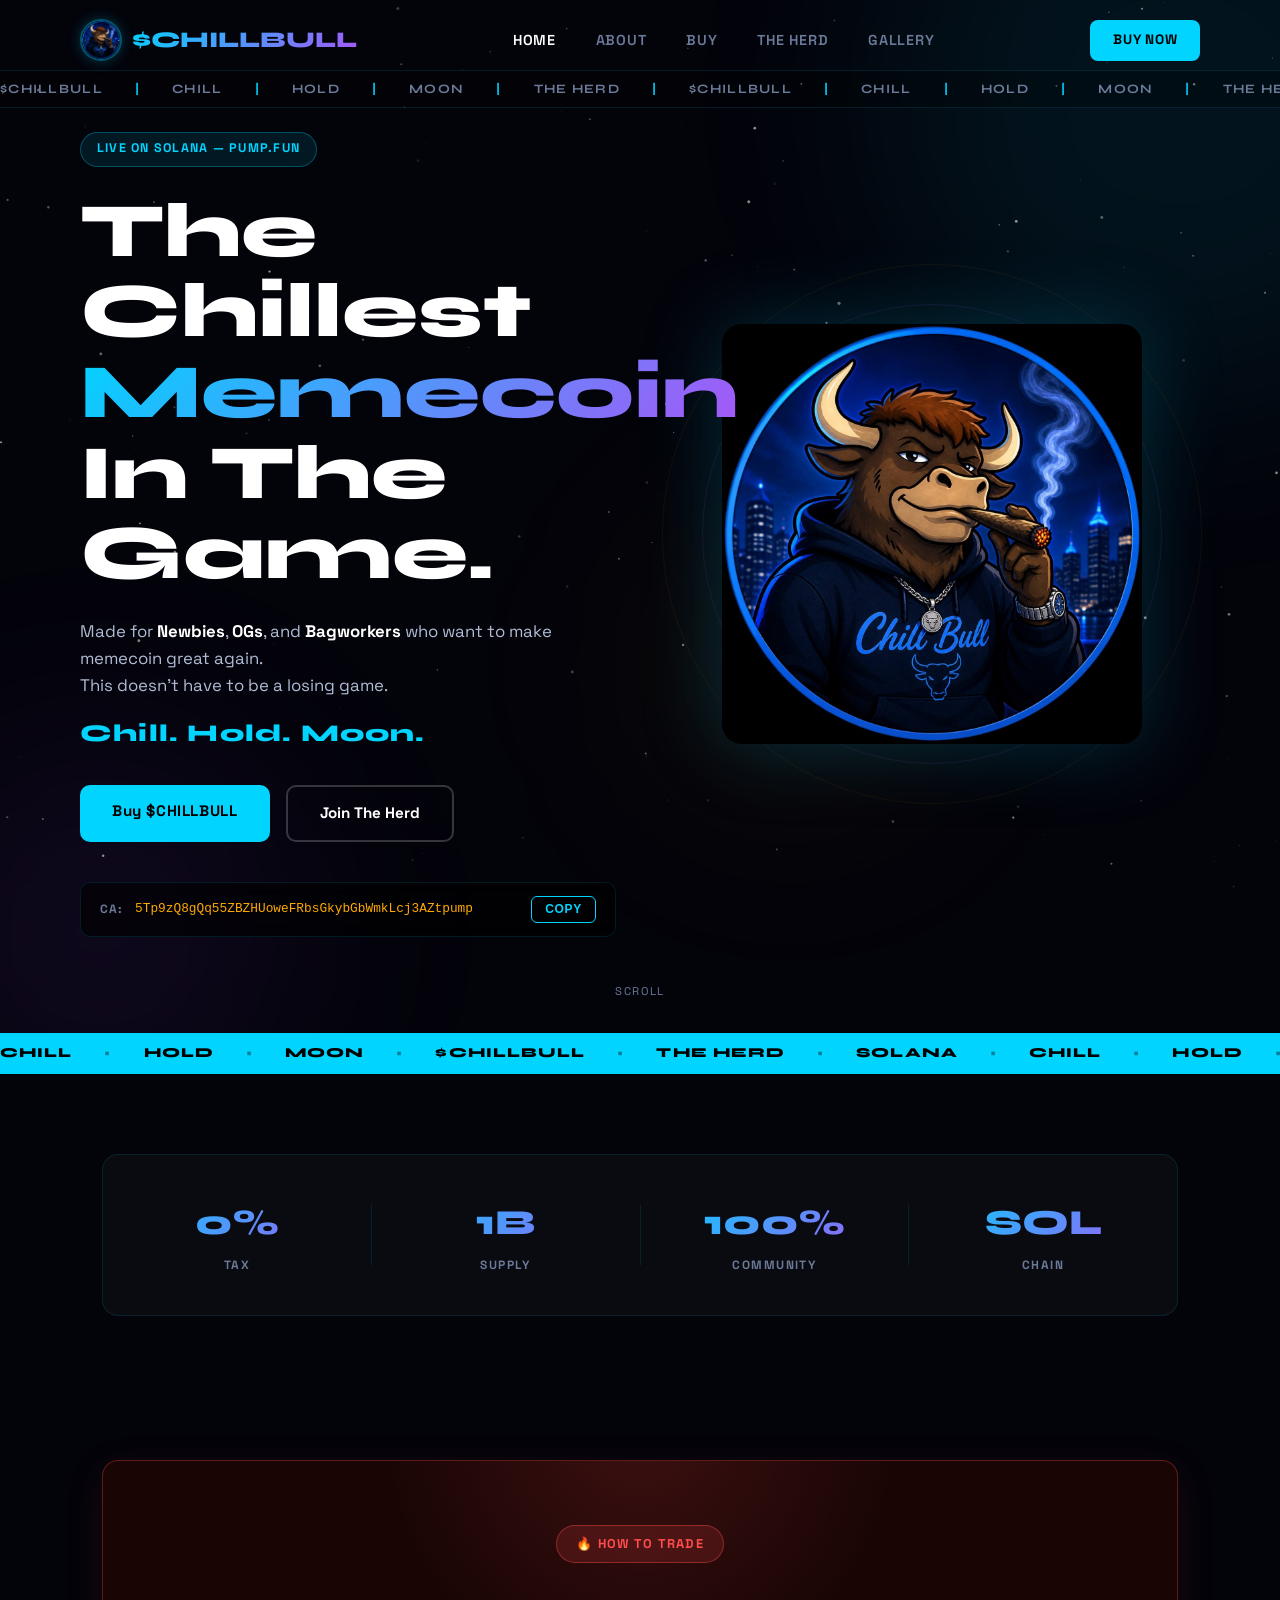
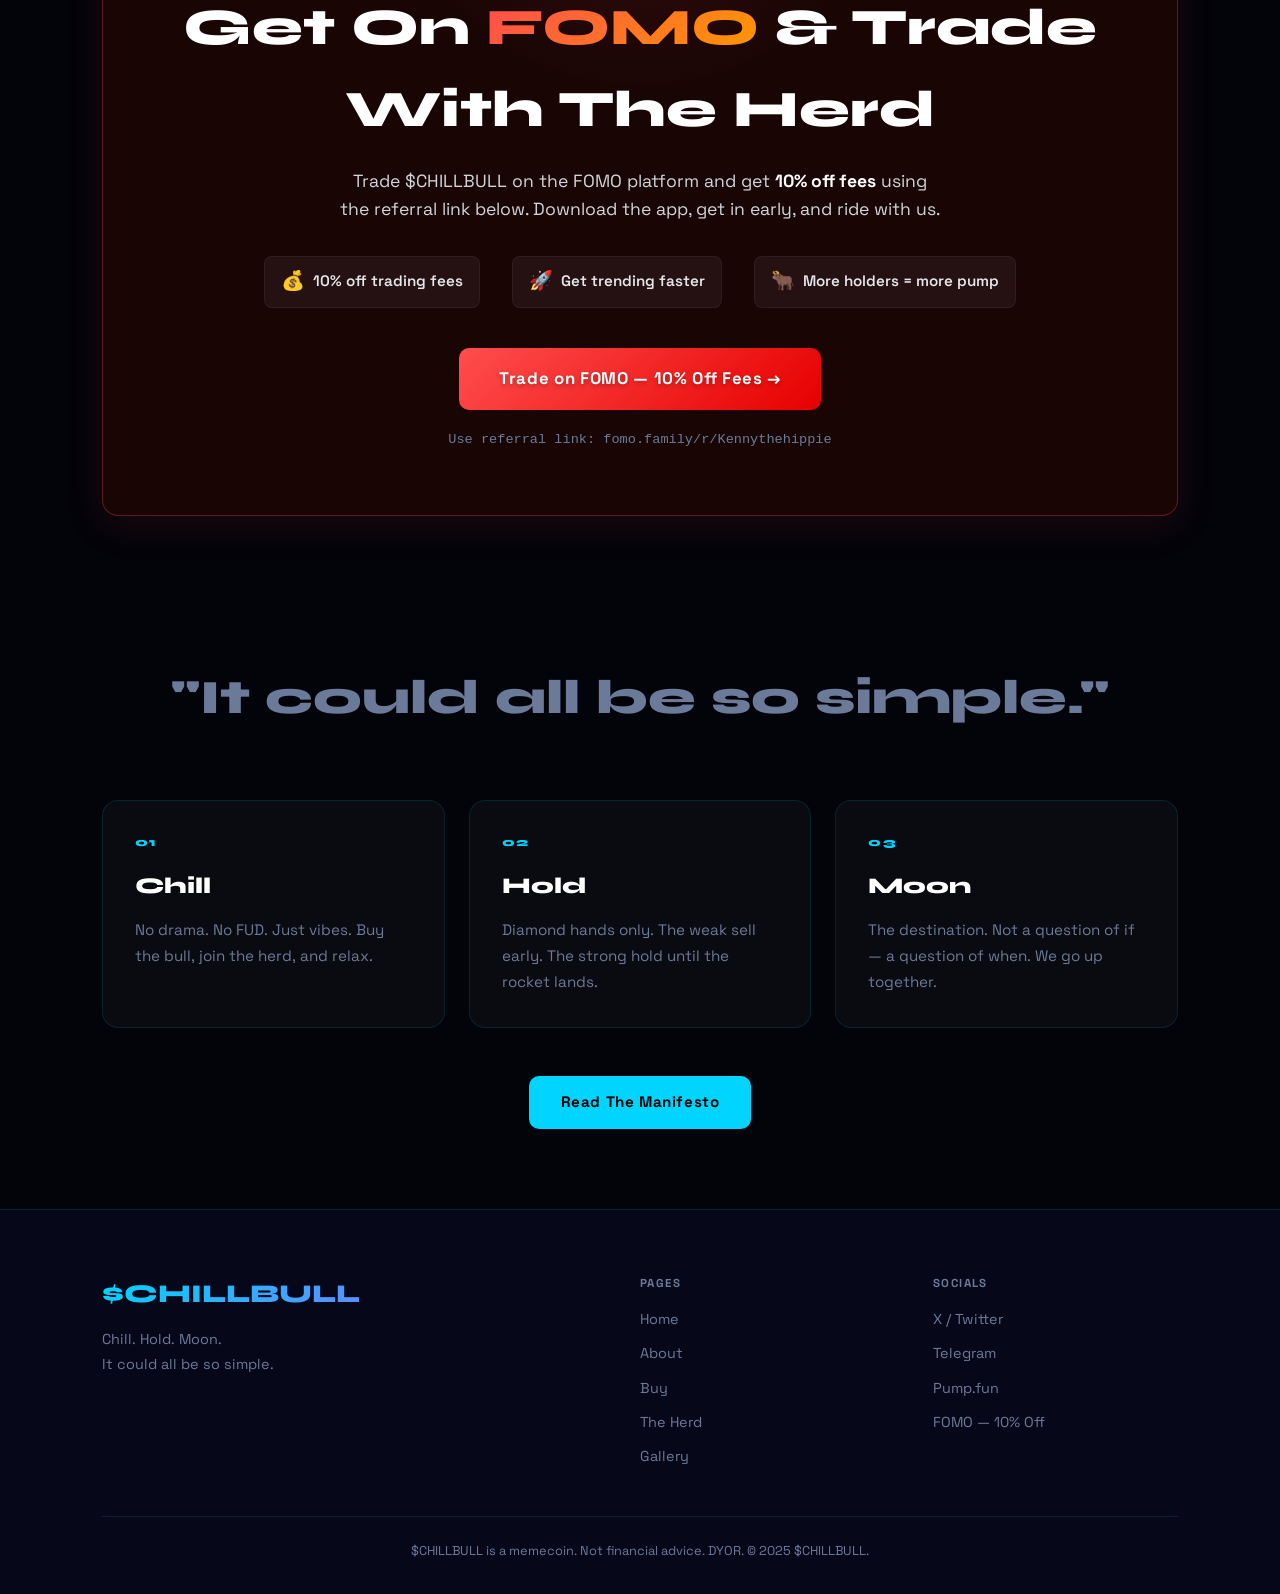
==== commit d993ad5c: "Update gallery images, fix nav alignment, add favicon" ====
--- a/index.html
+++ b/index.html
@@ -9,6 +9,7 @@
   <link rel="preconnect" href="https://fonts.gstatic.com" crossorigin/>
   <link href="https://fonts.googleapis.com/css2?family=Syne:wght@700;800&family=Space+Grotesk:wght@400;500;600;700&display=swap" rel="stylesheet"/>
   <link rel="stylesheet" href="style.css"/>
+  <link rel="icon" type="image/png" href="images/logo.png"/>
 </head>
 <body>
 
@@ -22,6 +23,7 @@
       <li><a href="about.html" class="nav-link">About</a></li>
       <li><a href="buy.html" class="nav-link">Buy</a></li>
       <li><a href="join.html" class="nav-link">The Herd</a></li>
+      <li><a href="gallery.html" class="nav-link">Gallery</a></li>
     </ul>
     <a href="buy.html" class="nav-cta">BUY NOW</a>
     <button class="hamburger" id="hamburger"><span></span><span></span><span></span></button>
@@ -31,6 +33,7 @@
     <a href="about.html">About</a>
     <a href="buy.html">Buy</a>
     <a href="join.html">The Herd</a>
+    <a href="gallery.html">Gallery</a>
     <a href="buy.html" class="mob-cta">BUY $CHILLBULL</a>
   </div>
 
@@ -161,6 +164,7 @@
           <a href="about.html">About</a>
           <a href="buy.html">Buy</a>
           <a href="join.html">The Herd</a>
+          <a href="gallery.html">Gallery</a>
         </div>
         <div class="footer-nav">
           <p class="fn-label">Socials</p>
--- a/style.css
+++ b/style.css
@@ -24,13 +24,13 @@
 .grad{background:linear-gradient(135deg,var(--blue) 0%,#a855f7 100%);-webkit-background-clip:text;-webkit-text-fill-color:transparent;background-clip:text}
 
 /* ===== NAV ===== */
-.nav{position:fixed;top:0;left:0;width:100%;z-index:1000;padding:1.2rem 2.5rem;display:flex;align-items:center;justify-content:space-between;transition:background .3s,backdrop-filter .3s}
+.nav{position:fixed;top:0;left:0;width:100%;z-index:1000;padding:1.2rem max(2.5rem, calc(50vw - 600px + 2.5rem));display:flex;align-items:center;justify-content:space-between;transition:background .3s,backdrop-filter .3s}
 .nav.scrolled{background:rgba(3,3,10,0.85);backdrop-filter:blur(20px);border-bottom:1px solid var(--card-border)}
 .nav-logo{display:flex;align-items:center;gap:.6rem;font-family:'Syne',sans-serif;font-size:1.4rem;font-weight:800; z-index: 1001;}
 .nav-logo span{background:linear-gradient(135deg,var(--blue),#a855f7);-webkit-background-clip:text;-webkit-text-fill-color:transparent;background-clip:text}
 .nav-logo-img{width:42px;height:42px;border-radius:50%;object-fit:cover;object-position:center top;border:2px solid rgba(0,212,255,0.4);box-shadow:0 0 14px rgba(0,212,255,0.25);transition:box-shadow .3s,transform .3s}
 .nav-logo:hover .nav-logo-img{box-shadow:0 0 24px rgba(0,212,255,0.55);transform:scale(1.08)}
-.nav-links{display:flex;gap:2.5rem;list-style:none}
+.nav-links{display:flex;gap:2.5rem;list-style:none;align-items:center}
 .nav-link{font-size:.9rem;font-weight:600;letter-spacing:.05em;text-transform:uppercase;color:var(--muted);transition:color .3s}
 .nav-link:hover,.nav-link.active{color:var(--white)}
 .nav-cta{background:var(--blue);color:#000;padding:.6rem 1.4rem;border-radius:8px;font-weight:700;font-size:.85rem;letter-spacing:.06em;transition:box-shadow .3s,transform .2s}
@@ -264,3 +264,12 @@
   .fomo-buy-banner { flex-direction: column; text-align: center; gap: 1rem; padding: 1.5rem 1rem;}
   .buy-cta-row .btn-xl { width: 100%; text-align: center; padding: 1rem; }
 }
+
+/* ===== GALLERY ===== */
+.gallery-section { padding: 4rem 0 6rem; }
+.gallery-grid { display: grid; grid-template-columns: repeat(auto-fill, minmax(300px, 1fr)); gap: 1.5rem; margin-top: 2rem; }
+.gallery-item { border-radius: var(--radius); overflow: hidden; border: 1px solid var(--card-border); transition: transform 0.3s, box-shadow 0.3s, border-color 0.3s; background: var(--card-bg); cursor: pointer; }
+.gallery-item:hover { transform: translateY(-5px) scale(1.02); box-shadow: 0 15px 40px rgba(0,212,255,0.15); border-color: var(--blue); z-index: 2; position: relative; }
+.gallery-img { width: 100%; aspect-ratio: 1; object-fit: cover; transition: transform 0.5s; }
+.gallery-item:hover .gallery-img { transform: scale(1.05); }
+.gallery-caption { padding: 1.2rem; text-align: center; font-family: 'Syne', sans-serif; font-weight: 700; color: var(--white); font-size: 1.1rem; }
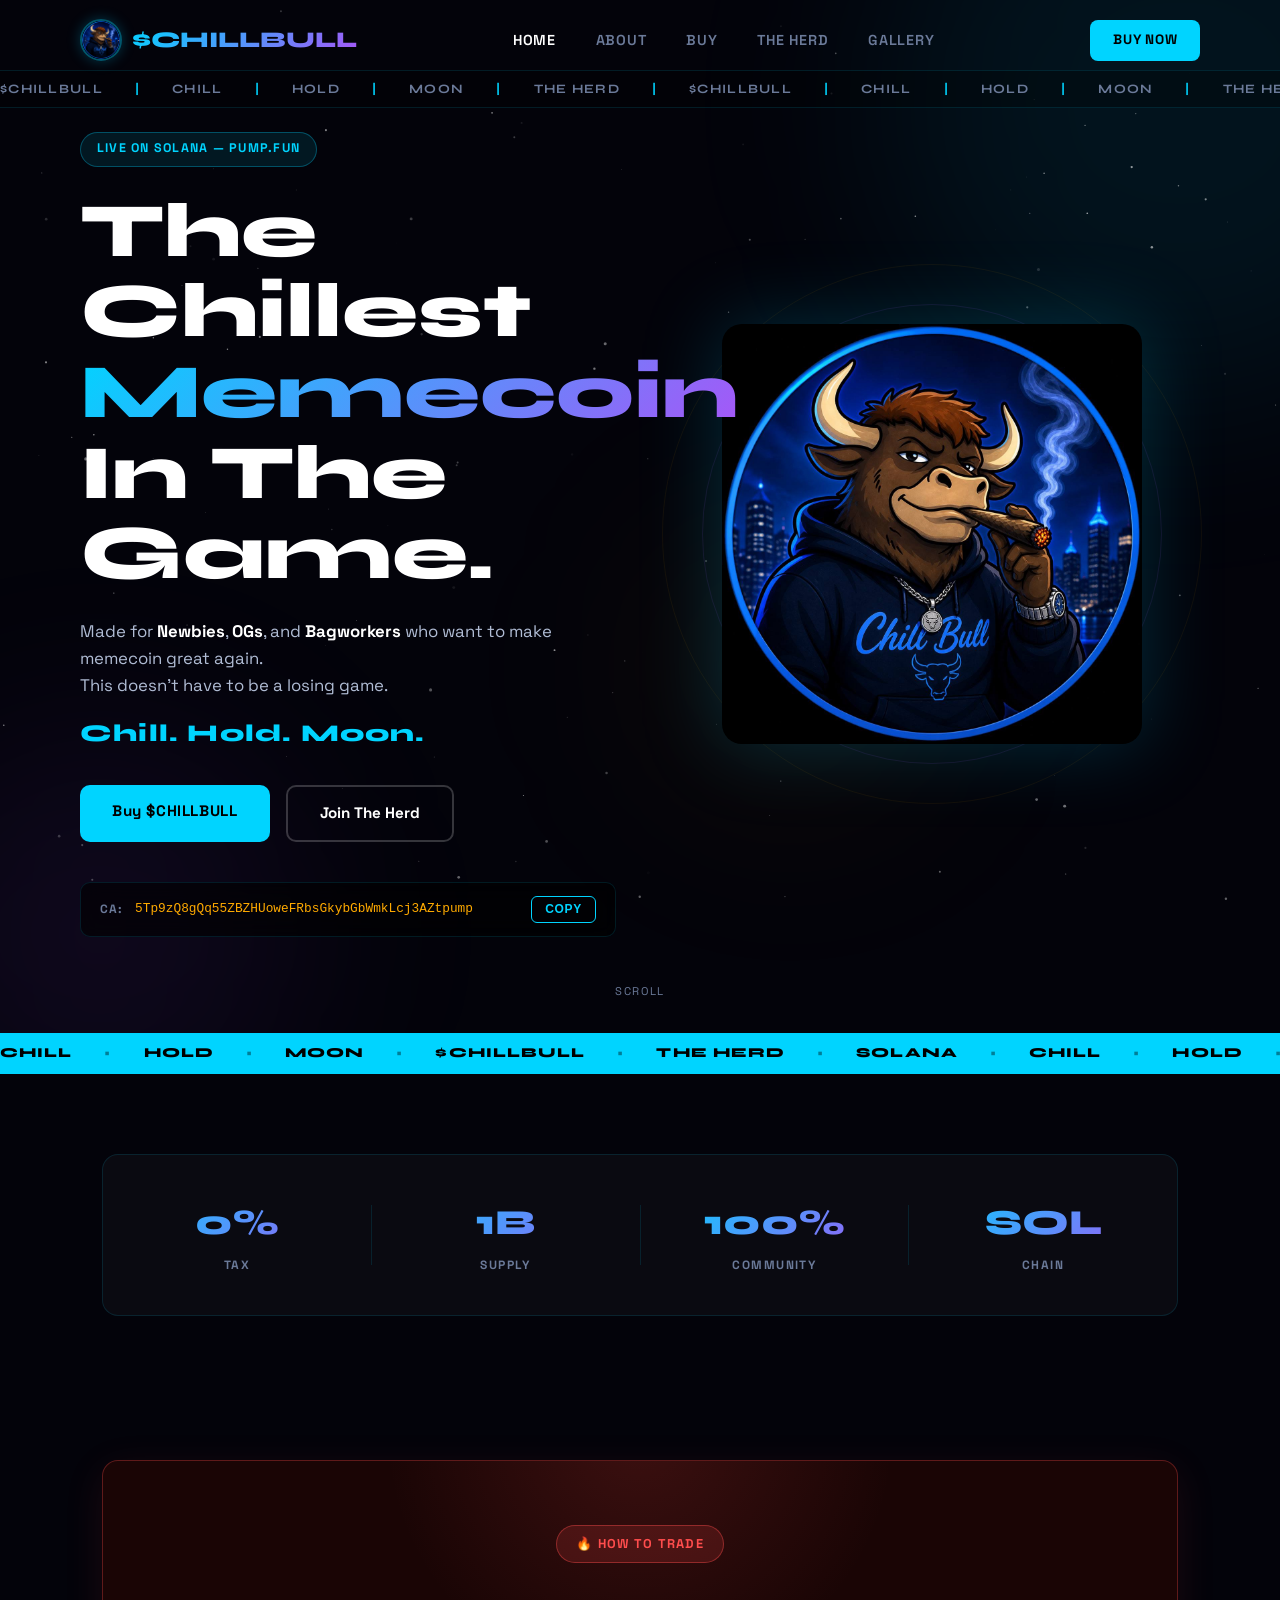
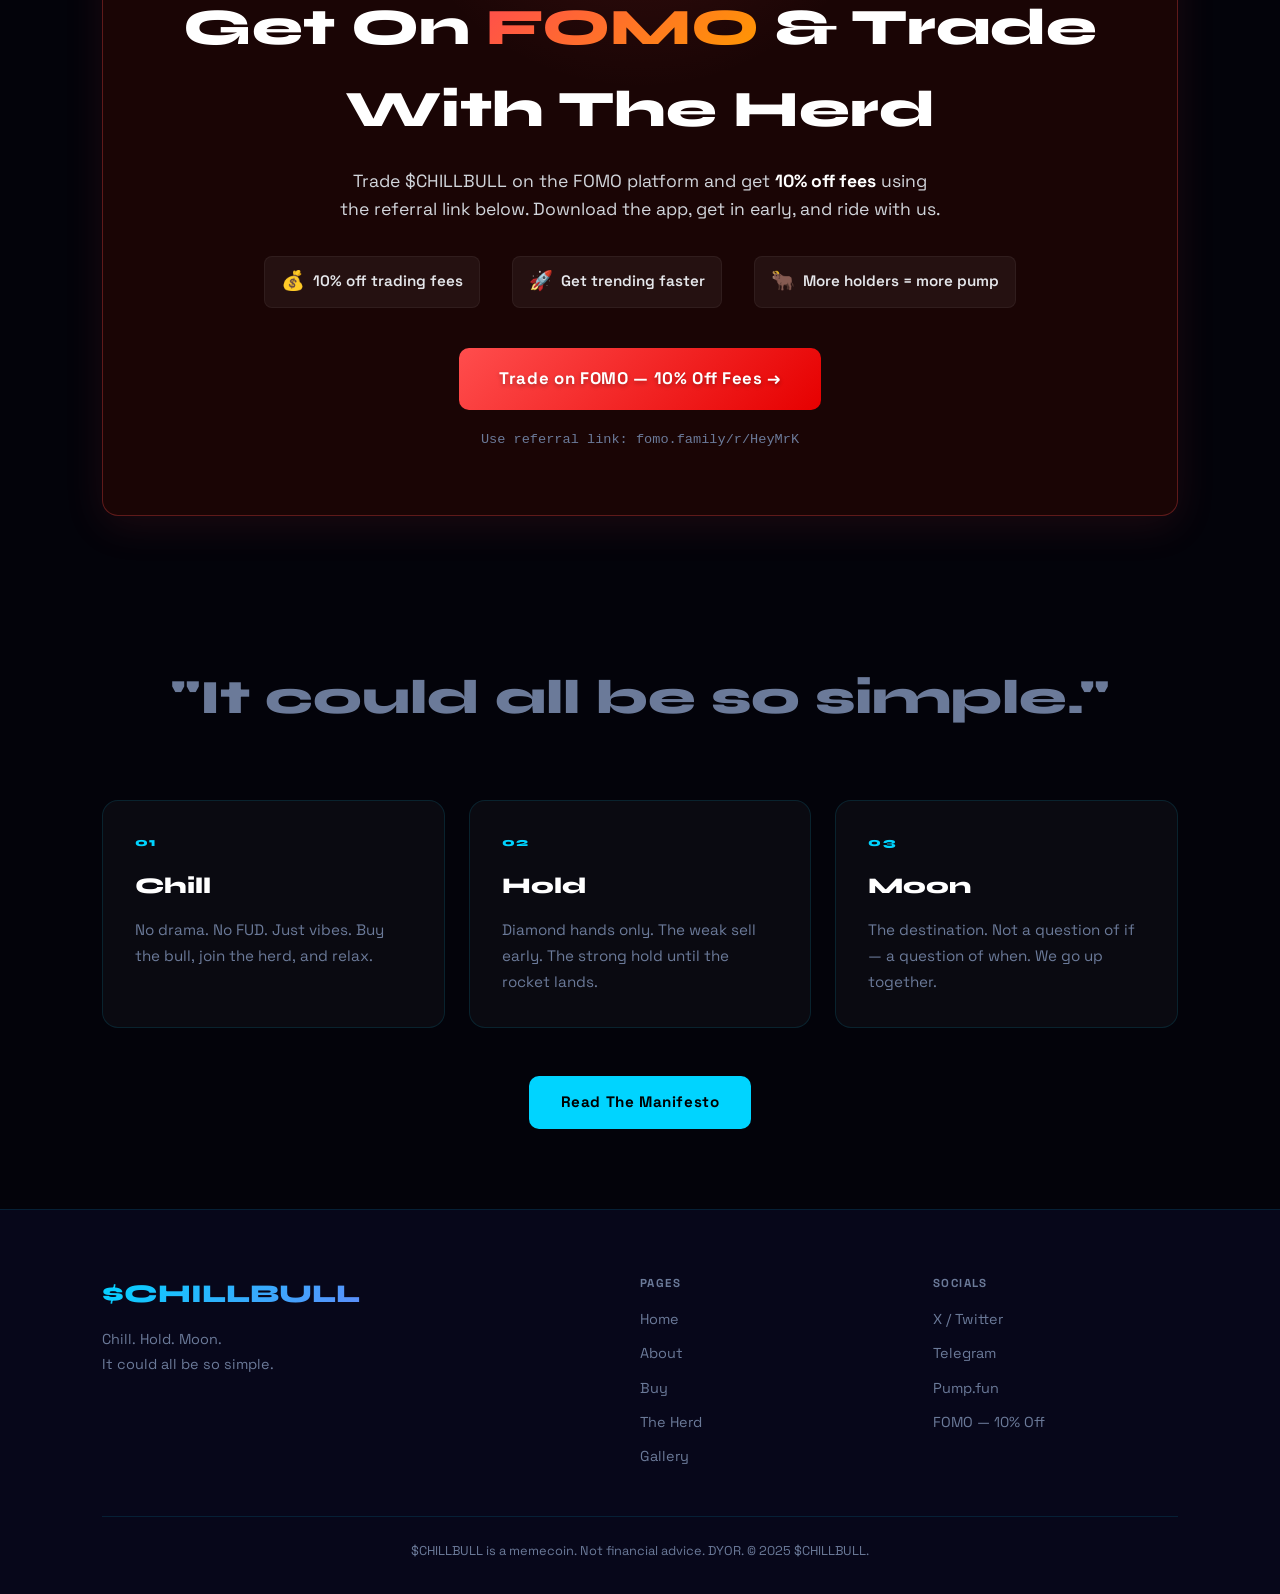
==== commit 0e72640f: "Update index.html" ====
--- a/index.html
+++ b/index.html
@@ -117,10 +117,10 @@
           <div class="fomo-perk"><span class="fp-icon">🚀</span><span>Get trending faster</span></div>
           <div class="fomo-perk"><span class="fp-icon">🐂</span><span>More holders = more pump</span></div>
         </div>
-        <a href="https://fomo.family/r/Kennythehippie" target="_blank" class="btn-fomo">
+        <a href="https://fomo.family/r/HeyMrK" target="_blank" class="btn-fomo">
           Trade on FOMO — 10% Off Fees →
         </a>
-        <p class="fomo-sub">Use referral link: fomo.family/r/Kennythehippie</p>
+        <p class="fomo-sub">Use referral link: fomo.family/r/HeyMrK</p>
       </div>
     </div>
   </section>
@@ -171,7 +171,7 @@
           <a href="https://x.com/ChillBullPump" target="_blank">X / Twitter</a>
           <a href="https://t.me/+vTVVRfPf1Uo3ZjIx" target="_blank">Telegram</a>
           <a href="https://pump.fun" target="_blank">Pump.fun</a>
-          <a href="https://fomo.family/r/Kennythehippie" target="_blank">FOMO — 10% Off</a>
+          <a href="https://fomo.family/r/HeyMrK" target="_blank">FOMO — 10% Off</a>
         </div>
       </div>
       <div class="footer-bottom">
